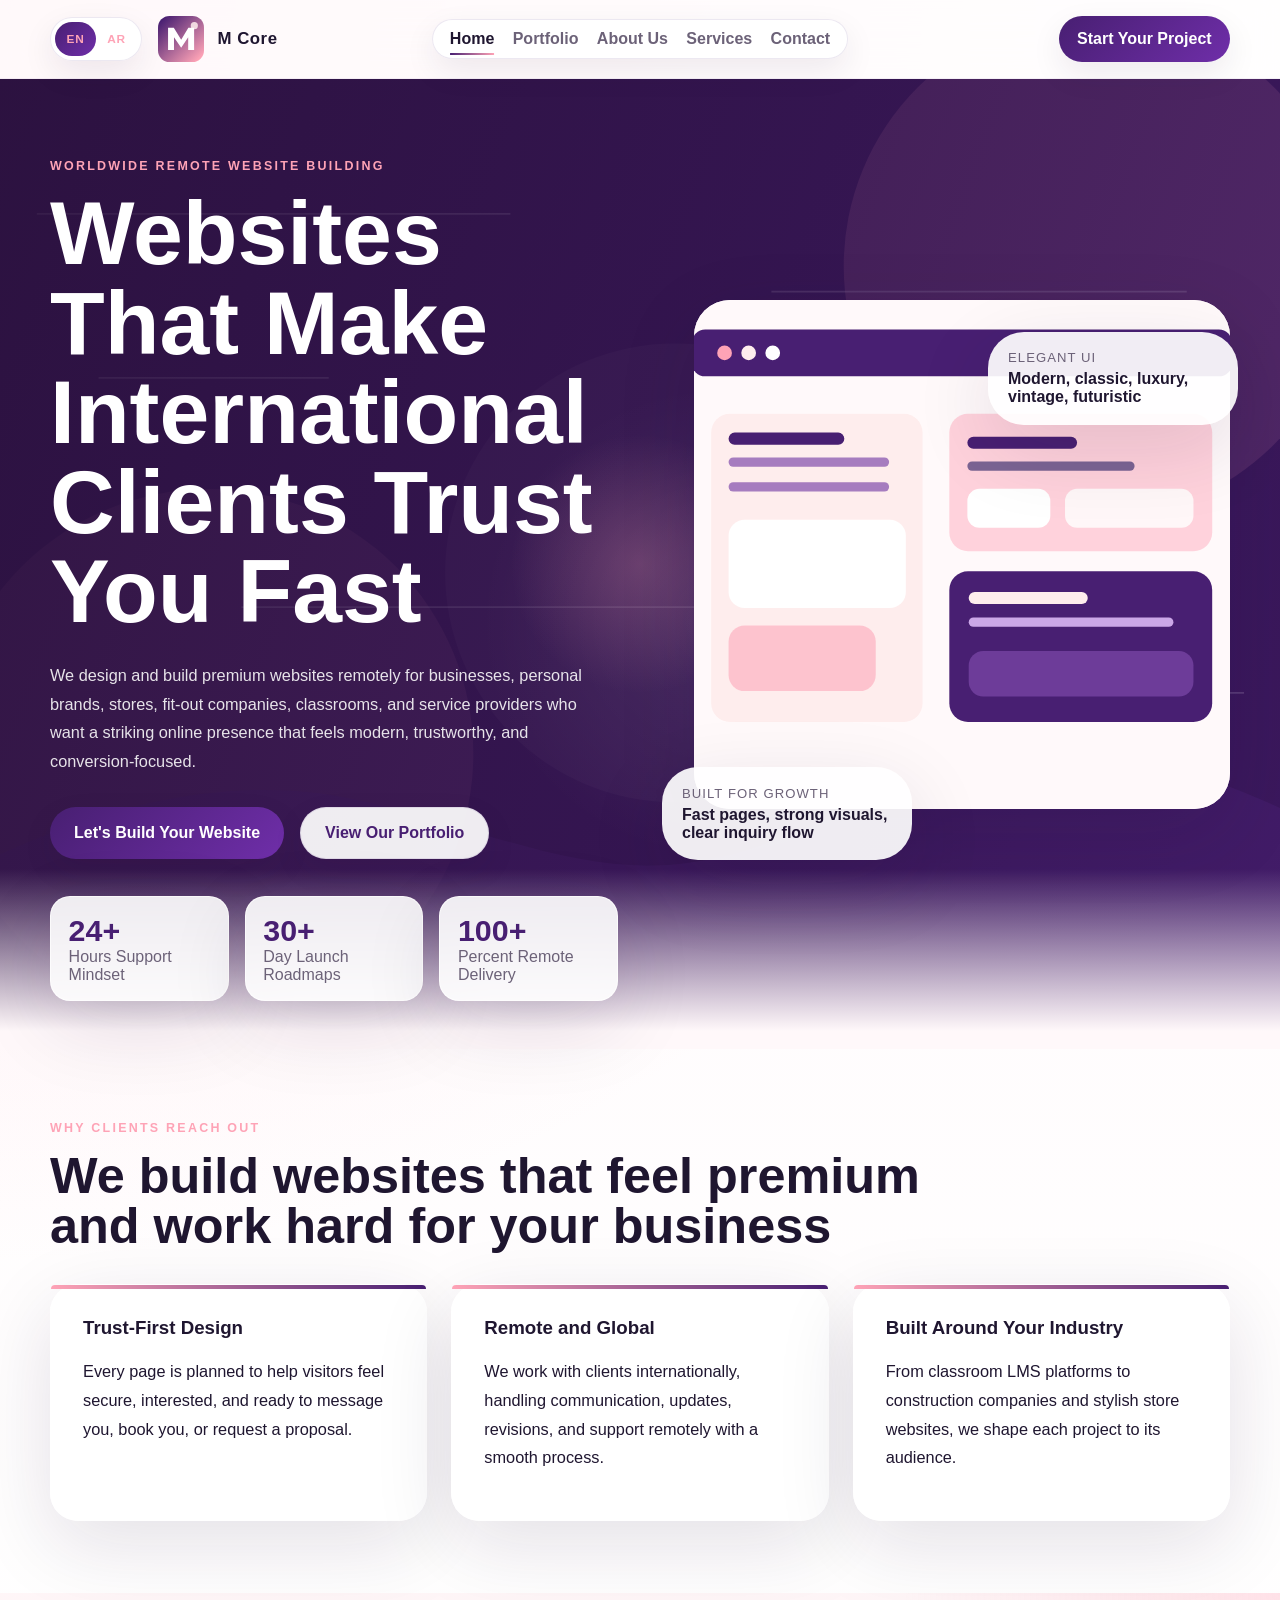
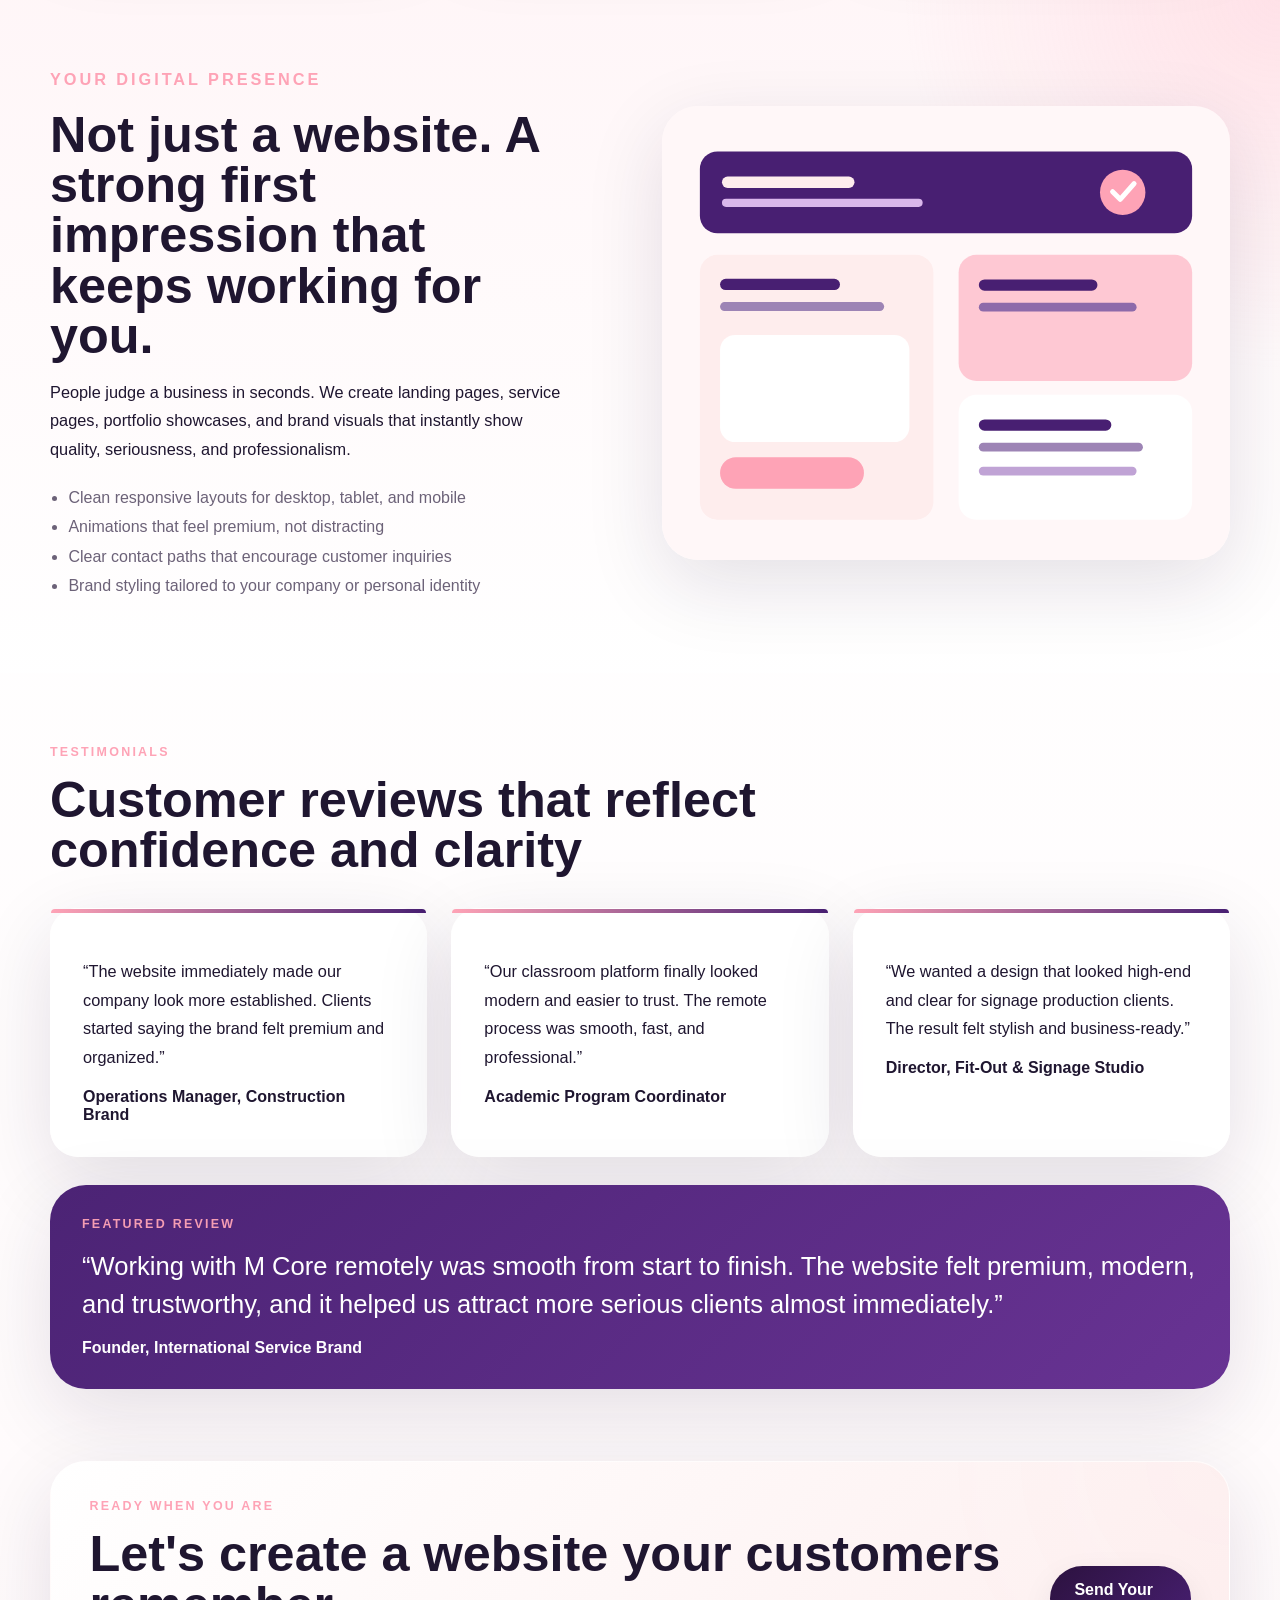
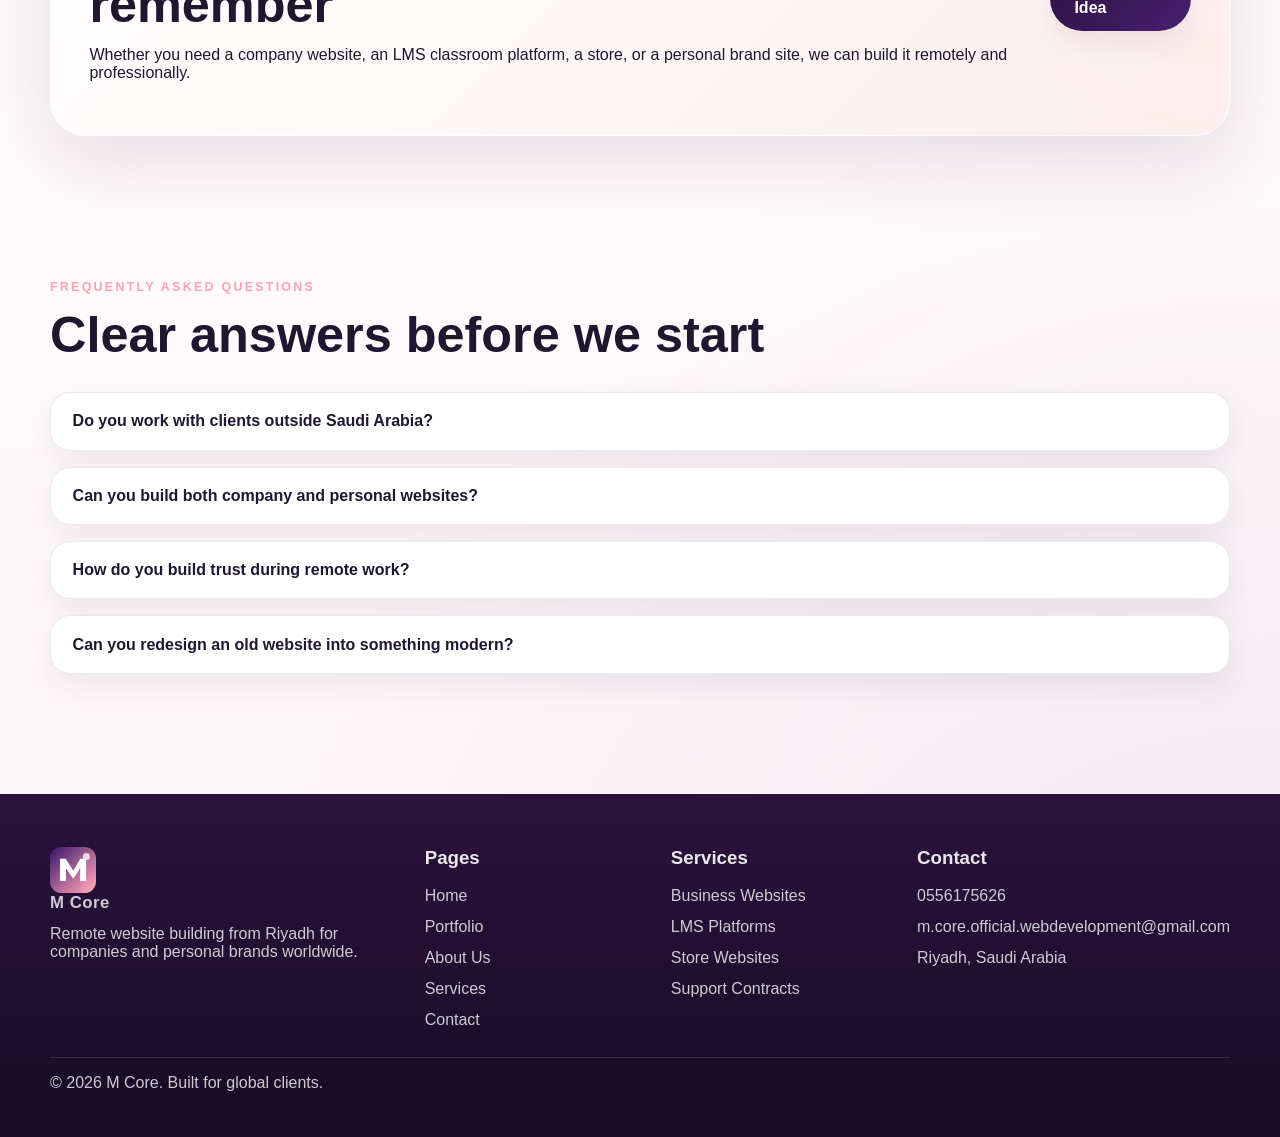
==== index.html @ 8108f439 "Replacing juice site with M.CORE portfolio" ====
<!DOCTYPE html>
<html lang="en">
<head>
  <meta charset="UTF-8">
  <meta name="viewport" content="width=device-width, initial-scale=1.0">
  <title>M Core | Remote Website Building Worldwide</title>
  <meta name="description" content="M Core builds elegant, high-converting websites remotely for companies, personal brands, classrooms, stores, and global businesses.">
  <link rel="preconnect" href="https://fonts.googleapis.com">
  <link rel="preconnect" href="https://fonts.gstatic.com" crossorigin>
  <link rel="stylesheet" href="styles.css">
  <script defer src="script.js"></script>
</head>
<body class="page-home">
  <header class="site-header">
    <div class="container nav-shell">
      <a class="brand" href="index.html" aria-label="M Core home">
        <img src="assets/logo-m.svg" alt="M Core logo">
        <span>M Core</span>
      </a>
      <button class="nav-toggle" type="button" aria-expanded="false" aria-label="Open menu">
        <span class="nav-toggle-lines" aria-hidden="true">
          <span></span>
          <span></span>
          <span></span>
        </span>
        <span class="nav-toggle-label">More</span>
      </button>
      <nav class="site-nav" aria-label="Primary navigation">
        <a class="active" href="index.html">Home</a>
        <a href="portfolio.html">Portfolio</a>
        <a href="about.html">About Us</a>
        <a href="services.html">Services</a>
        <a href="contact.html">Contact</a>
        <div class="menu-mobile-actions">
          <a class="lang-switch lang-en" href="index-ar.html" aria-label="Switch to Arabic">
            <span>EN</span>
            <span>AR</span>
          </a>
          <a class="button button-small menu-cta" href="contact.html">Start Your Project</a>
        </div>
      </nav>
      <a class="lang-switch lang-en" href="index-ar.html" aria-label="Switch to Arabic">
        <span>EN</span>
        <span>AR</span>
      </a>
      <a class="button button-small" href="contact.html">Start Your Project</a>
    </div>
  </header>

  <main>
    <section class="hero hero-home">
      <div class="hero-backdrop"></div>
      <div class="hero-pointer-glow" aria-hidden="true"></div>
      <div class="container hero-grid">
        <div class="hero-copy reveal">
          <p class="eyebrow">Worldwide Remote Website Building</p>
          <h1>Websites That Make International Clients Trust You Fast</h1>
          <p class="hero-text">We design and build premium websites remotely for businesses, personal brands, stores, fit-out companies, classrooms, and service providers who want a striking online presence that feels modern, trustworthy, and conversion-focused.</p>
          <div class="hero-actions">
            <a class="button" href="contact.html">Let&apos;s Build Your Website</a>
            <a class="button button-secondary" href="portfolio.html">View Our Portfolio</a>
          </div>
          <div class="hero-metrics">
            <article class="metric-card">
              <strong class="counter" data-target="24">0</strong>
              <span>Hours Support Mindset</span>
            </article>
            <article class="metric-card">
              <strong class="counter" data-target="30">0</strong>
              <span>Day Launch Roadmaps</span>
            </article>
            <article class="metric-card">
              <strong class="counter" data-target="100">0</strong>
              <span>Percent Remote Delivery</span>
            </article>
          </div>
        </div>
        <div class="hero-visual reveal reveal-delay-1">
          <div class="floating-card card-main">
            <img src="assets/hero-scene.svg" alt="Stylized premium website screens">
          </div>
          <div class="floating-card card-small">
            <p>Elegant UI</p>
            <strong>Modern, classic, luxury, vintage, futuristic</strong>
          </div>
          <div class="floating-card card-small card-lower">
            <p>Built for growth</p>
            <strong>Fast pages, strong visuals, clear inquiry flow</strong>
          </div>
        </div>
      </div>
    </section>

    <section class="section">
      <div class="container">
        <div class="section-heading reveal">
          <p class="eyebrow">Why Clients Reach Out</p>
          <h2>We build websites that feel premium and work hard for your business</h2>
        </div>
        <div class="feature-grid">
          <article class="feature-card reveal">
            <h3>Trust-First Design</h3>
            <p>Every page is planned to help visitors feel secure, interested, and ready to message you, book you, or request a proposal.</p>
          </article>
          <article class="feature-card reveal reveal-delay-1">
            <h3>Remote and Global</h3>
            <p>We work with clients internationally, handling communication, updates, revisions, and support remotely with a smooth process.</p>
          </article>
          <article class="feature-card reveal reveal-delay-2">
            <h3>Built Around Your Industry</h3>
            <p>From classroom LMS platforms to construction companies and stylish store websites, we shape each project to its audience.</p>
          </article>
        </div>
      </div>
    </section>

    <section class="section section-soft">
      <div class="container split-layout">
        <div class="split-copy reveal">
          <p class="eyebrow">Your Digital Presence</p>
          <h2>Not just a website. A strong first impression that keeps working for you.</h2>
          <p>People judge a business in seconds. We create landing pages, service pages, portfolio showcases, and brand visuals that instantly show quality, seriousness, and professionalism.</p>
          <ul class="bullet-list">
            <li>Clean responsive layouts for desktop, tablet, and mobile</li>
            <li>Animations that feel premium, not distracting</li>
            <li>Clear contact paths that encourage customer inquiries</li>
            <li>Brand styling tailored to your company or personal identity</li>
          </ul>
        </div>
        <div class="split-visual reveal reveal-delay-1">
          <img src="assets/trust-panels.svg" alt="Website trust and conversion illustration">
        </div>
      </div>
    </section>

    <section class="section">
      <div class="container">
        <div class="section-heading reveal">
          <p class="eyebrow">Testimonials</p>
          <h2>Customer reviews that reflect confidence and clarity</h2>
        </div>
        <div class="review-grid">
          <article class="review-card reveal">
            <p>&ldquo;The website immediately made our company look more established. Clients started saying the brand felt premium and organized.&rdquo;</p>
            <strong>Operations Manager, Construction Brand</strong>
          </article>
          <article class="review-card reveal reveal-delay-1">
            <p>&ldquo;Our classroom platform finally looked modern and easier to trust. The remote process was smooth, fast, and professional.&rdquo;</p>
            <strong>Academic Program Coordinator</strong>
          </article>
          <article class="review-card reveal reveal-delay-2">
            <p>&ldquo;We wanted a design that looked high-end and clear for signage production clients. The result felt stylish and business-ready.&rdquo;</p>
            <strong>Director, Fit-Out &amp; Signage Studio</strong>
          </article>
        </div>
        <div class="featured-review reveal">
          <p class="eyebrow">Featured Review</p>
          <blockquote>&ldquo;Working with M Core remotely was smooth from start to finish. The website felt premium, modern, and trustworthy, and it helped us attract more serious clients almost immediately.&rdquo;</blockquote>
          <strong>Founder, International Service Brand</strong>
        </div>
      </div>
    </section>

    <section class="section section-gradient">
      <div class="container cta-panel reveal">
        <div>
          <p class="eyebrow">Ready When You Are</p>
          <h2>Let&apos;s create a website your customers remember</h2>
          <p>Whether you need a company website, an LMS classroom platform, a store, or a personal brand site, we can build it remotely and professionally.</p>
        </div>
        <a class="button button-dark" href="contact.html">Send Your Idea</a>
      </div>
    </section>

    <section class="section">
      <div class="container">
        <div class="section-heading reveal">
          <p class="eyebrow">Frequently Asked Questions</p>
          <h2>Clear answers before we start</h2>
        </div>
        <div class="faq-list">
          <article class="faq-item reveal">
            <button class="faq-question" type="button">Do you work with clients outside Saudi Arabia?</button>
            <div class="faq-answer">
              <p>Yes. We work remotely with customers internationally and structure communication clearly so projects move smoothly wherever you are based.</p>
            </div>
          </article>
          <article class="faq-item reveal reveal-delay-1">
            <button class="faq-question" type="button">Can you build both company and personal websites?</button>
            <div class="faq-answer">
              <p>Yes. We create websites for companies, startups, stores, educational projects, consultants, creatives, and personal brands.</p>
            </div>
          </article>
          <article class="faq-item reveal reveal-delay-2">
            <button class="faq-question" type="button">How do you build trust during remote work?</button>
            <div class="faq-answer">
              <p>We keep a transparent process with progress updates, review points, agreed design direction, and direct communication from planning to launch.</p>
            </div>
          </article>
          <article class="faq-item reveal">
            <button class="faq-question" type="button">Can you redesign an old website into something modern?</button>
            <div class="faq-answer">
              <p>Absolutely. We can transform outdated websites into stronger, cleaner, more premium experiences that better reflect your current business.</p>
            </div>
          </article>
        </div>
      </div>
    </section>
  </main>

  <footer class="site-footer">
    <div class="container footer-grid">
      <div>
        <a class="brand brand-footer" href="index.html">
          <img src="assets/logo-m.svg" alt="M Core logo">
          <span>M Core</span>
        </a>
        <p>Remote website building from Riyadh for companies and personal brands worldwide.</p>
      </div>
      <div>
        <h3>Pages</h3>
        <a href="index.html">Home</a>
        <a href="portfolio.html">Portfolio</a>
        <a href="about.html">About Us</a>
        <a href="services.html">Services</a>
        <a href="contact.html">Contact</a>
      </div>
      <div>
        <h3>Services</h3>
        <a href="services.html">Business Websites</a>
        <a href="services.html">LMS Platforms</a>
        <a href="services.html">Store Websites</a>
        <a href="services.html">Support Contracts</a>
      </div>
      <div>
        <h3>Contact</h3>
        <a href="tel:0556175626">0556175626</a>
        <a href="mailto:m.core.official.webdevelopment@gmail.com">m.core.official.webdevelopment@gmail.com</a>
        <p>Riyadh, Saudi Arabia</p>
      </div>
    </div>
    <div class="container footer-bottom">
      <p>&copy; 2026 M Core. Built for global clients.</p>
    </div>
  </footer>
</body>
</html>
---- styles.css ----
:root {
  --plum: #481f72;
  --plum-deep: #2c123f;
  --rose: #fea3b6;
  --blush: #fdeded;
  --paper: #fffdfd;
  --white: #ffffff;
  --ink: #1f1630;
  --muted: #6c6278;
  --line: rgba(72, 31, 114, 0.1);
  --shadow: 0 24px 80px rgba(37, 18, 56, 0.12);
  --shadow-soft: 0 12px 32px rgba(37, 18, 56, 0.08);
  --radius-xl: 36px;
  --radius-lg: 28px;
  --radius-md: 20px;
  --radius-sm: 14px;
  --container: min(1180px, calc(100% - 2rem));
  --heading-font: "Avenir Next", "Segoe UI", sans-serif;
  --body-font: "Segoe UI", "Helvetica Neue", sans-serif;
}

*,
*::before,
*::after {
  box-sizing: border-box;
}

html {
  scroll-behavior: smooth;
}

body {
  margin: 0;
  font-family: var(--body-font);
  color: var(--ink);
  background:
    radial-gradient(circle at top left, rgba(254, 163, 182, 0.28), transparent 28%),
    radial-gradient(circle at bottom right, rgba(72, 31, 114, 0.08), transparent 24%),
    linear-gradient(180deg, #fff9fb 0%, #ffffff 42%, #fff7f9 100%);
  overflow-x: hidden;
}

img {
  display: block;
  max-width: 100%;
}

a {
  color: inherit;
  text-decoration: none;
}

button,
input,
select,
textarea {
  font: inherit;
}

.container {
  width: var(--container);
  margin: 0 auto;
}

.site-header {
  position: sticky;
  top: 0;
  z-index: 100;
  backdrop-filter: blur(18px);
  background: rgba(255, 255, 255, 0.78);
  border-bottom: 1px solid rgba(72, 31, 114, 0.06);
}

.nav-shell {
  position: relative;
  display: flex;
  align-items: center;
  justify-content: space-between;
  gap: 1rem;
  padding: 1rem 0;
}

.brand {
  display: inline-flex;
  align-items: center;
  gap: 0.85rem;
  font-family: var(--heading-font);
  font-size: 1.05rem;
  font-weight: 800;
  letter-spacing: 0.03em;
  margin-right: auto;
}

.brand img {
  width: 46px;
  height: 46px;
}

.site-nav {
  position: absolute;
  left: 50%;
  transform: translateX(-50%);
  display: flex;
  align-items: center;
  gap: 1.15rem;
  padding: 0.65rem 1.05rem;
  background: rgba(255, 255, 255, 0.9);
  border: 1px solid var(--line);
  border-radius: 999px;
  box-shadow: var(--shadow-soft);
}

.nav-toggle {
  display: none;
  min-width: 84px;
  height: 52px;
  border: 1px solid var(--line);
  border-radius: 16px;
  background: rgba(255, 255, 255, 0.94);
  box-shadow: var(--shadow-soft);
  align-items: center;
  justify-content: center;
  gap: 0.65rem;
  padding: 0 0.9rem;
  cursor: pointer;
}

.nav-toggle-lines {
  display: inline-flex;
  flex-direction: row;
  justify-content: center;
  align-items: center;
  gap: 4px;
}

.nav-toggle-lines span {
  display: block;
  width: 6px;
  height: 6px;
  margin: 0;
  border-radius: 50%;
  background: var(--plum);
  transition: transform 0.25s ease, opacity 0.25s ease;
  animation: dotPulse 1.8s infinite ease-in-out;
}

.nav-toggle-lines span:nth-child(2) {
  animation-delay: 0.14s;
}

.nav-toggle-lines span:nth-child(3) {
  animation-delay: 0.28s;
}

.nav-toggle-label {
  font-size: 0.64rem;
  font-weight: 800;
  letter-spacing: 0.12em;
  text-transform: uppercase;
  color: var(--plum);
}

.site-nav a {
  position: relative;
  color: var(--muted);
  font-weight: 600;
}

.site-nav a::after {
  content: "";
  position: absolute;
  left: 0;
  right: 0;
  bottom: -0.45rem;
  height: 2px;
  background: linear-gradient(90deg, var(--plum), var(--rose));
  transform: scaleX(0);
  transform-origin: center;
  transition: transform 0.3s ease;
}

.site-nav a:hover,
.site-nav a.active {
  color: var(--ink);
}

.site-nav a:hover::after,
.site-nav a.active::after {
  transform: scaleX(1);
}

.menu-mobile-actions {
  display: none;
}

.button {
  display: inline-flex;
  align-items: center;
  justify-content: center;
  min-height: 52px;
  padding: 0.9rem 1.5rem;
  border: 0;
  border-radius: 999px;
  background: linear-gradient(135deg, var(--plum), #6f2ea9);
  color: var(--white);
  font-weight: 700;
  box-shadow: var(--shadow-soft);
  cursor: pointer;
  transition: transform 0.25s ease, box-shadow 0.25s ease, opacity 0.25s ease;
}

.button:hover,
.button:focus-visible {
  transform: translateY(-2px);
  box-shadow: 0 18px 38px rgba(72, 31, 114, 0.2);
}

.button-small {
  min-height: 46px;
  padding: 0.75rem 1.15rem;
}

.lang-switch {
  order: -2;
  position: relative;
  display: inline-grid;
  grid-template-columns: repeat(2, 1fr);
  align-items: center;
  min-width: 92px;
  min-height: 44px;
  padding: 4px;
  border-radius: 999px;
  border: 1px solid var(--line);
  background: rgba(255, 255, 255, 0.92);
  color: var(--muted);
  font-weight: 800;
  box-shadow: var(--shadow-soft);
  overflow: hidden;
}

.lang-switch::before {
  content: "";
  position: absolute;
  top: 4px;
  left: 4px;
  width: calc(50% - 4px);
  height: calc(100% - 8px);
  border-radius: 999px;
  background: linear-gradient(135deg, var(--plum), #6f2ea9);
  transition: transform 0.28s ease;
}

.lang-switch span {
  position: relative;
  z-index: 1;
  display: inline-flex;
  align-items: center;
  justify-content: center;
  font-size: 0.74rem;
  letter-spacing: 0.06em;
  transition: color 0.28s ease;
  color: var(--rose);
}

.lang-switch.lang-en span:first-child,
.lang-switch.lang-ar span:last-child {
  color: var(--rose);
}

.lang-switch.lang-en span:last-child,
.lang-switch.lang-ar span:first-child {
  color: var(--rose);
}

.lang-switch.lang-ar::before {
  transform: translateX(calc(100% - 4px));
}

.button-secondary {
  background: rgba(255, 255, 255, 0.92);
  color: var(--plum);
  border: 1px solid var(--line);
}

.button-dark {
  background: linear-gradient(135deg, var(--plum-deep), var(--plum));
}

.hero {
  position: relative;
  padding: 5rem 0 3rem;
}

.hero-home {
  min-height: calc(100vh - 82px);
  display: flex;
  align-items: center;
}

.hero-pointer-glow {
  --x: 50%;
  --y: 50%;
  position: absolute;
  inset: 0;
  pointer-events: none;
  z-index: -1;
  background:
    radial-gradient(circle 180px at var(--x) var(--y), rgba(254, 163, 182, 0.22), transparent 72%),
    radial-gradient(circle 320px at calc(var(--x) + 6%) calc(var(--y) + 6%), rgba(255, 255, 255, 0.08), transparent 74%);
}

.hero-backdrop {
  position: absolute;
  inset: 0;
  background:
    linear-gradient(110deg, rgba(44, 18, 63, 0.88), rgba(72, 31, 114, 0.55)),
    url("assets/hero-background.svg") center/cover no-repeat;
  z-index: -2;
}

.hero::after {
  content: "";
  position: absolute;
  left: 0;
  right: 0;
  bottom: 0;
  height: 180px;
  background: linear-gradient(180deg, rgba(255, 255, 255, 0), #fff8fa 90%);
  z-index: -1;
}

.hero-grid,
.split-layout,
.contact-layout {
  display: grid;
  grid-template-columns: repeat(2, minmax(0, 1fr));
  gap: 2.75rem;
  align-items: center;
}

.hero-copy {
  color: var(--white);
}

.eyebrow {
  margin: 0 0 1rem;
  font-size: 0.78rem;
  letter-spacing: 0.18em;
  text-transform: uppercase;
  font-weight: 800;
  color: var(--rose);
}

.hero h1,
.page-hero h1,
.section h2,
.portfolio-copy h2,
.split-copy h2,
.contact-panel h2 {
  margin: 0;
  font-family: var(--heading-font);
  line-height: 1;
}

.hero h1 {
  max-width: 11ch;
  font-size: clamp(3rem, 7vw, 6rem);
}

.hero-text,
.lead,
.split-copy p,
.portfolio-copy p,
.service-card p,
.pricing-card p,
.feature-card p,
.review-card p,
.contact-note {
  line-height: 1.75;
  font-size: 1.02rem;
}

.hero-text {
  max-width: 62ch;
  margin: 1.5rem 0 0;
  color: rgba(255, 255, 255, 0.88);
}

.hero-actions {
  display: flex;
  flex-wrap: wrap;
  gap: 1rem;
  margin: 2rem 0 2.3rem;
}

.hero-metrics {
  display: grid;
  grid-template-columns: repeat(3, minmax(0, 1fr));
  gap: 1rem;
}

.metric-card,
.feature-card,
.review-card,
.service-card,
.pricing-card,
.contact-panel,
.contact-side,
.portfolio-card,
.cta-panel {
  background: rgba(255, 255, 255, 0.9);
  border: 1px solid rgba(255, 255, 255, 0.7);
  box-shadow: var(--shadow);
}

.metric-card {
  padding: 1rem 1.1rem;
  border-radius: var(--radius-md);
  backdrop-filter: blur(10px);
}

.metric-card strong {
  display: block;
  font-size: 1.9rem;
  font-family: var(--heading-font);
  color: var(--plum);
}

.metric-card span {
  color: var(--muted);
}

.hero-visual {
  position: relative;
  min-height: 560px;
}

.floating-card {
  position: absolute;
  overflow: hidden;
  border-radius: var(--radius-xl);
  background: rgba(255, 255, 255, 0.92);
  box-shadow: var(--shadow);
  animation: float 6s ease-in-out infinite;
}

.card-main {
  inset: 0 0 3.2rem 2rem;
}

.card-main img {
  width: 100%;
  height: 100%;
  object-fit: cover;
}

.card-small {
  top: 2rem;
  right: -0.5rem;
  max-width: 250px;
  padding: 1.15rem 1.25rem;
}

.card-small p {
  margin: 0 0 0.3rem;
  color: var(--muted);
  font-size: 0.82rem;
  letter-spacing: 0.08em;
  text-transform: uppercase;
}

.card-lower {
  top: auto;
  right: auto;
  bottom: 0;
  left: 0;
  animation-delay: 1.1s;
}

.inner-page {
  padding-top: 2rem;
}

.about-hero {
  position: relative;
  overflow: hidden;
  min-height: 78vh;
  display: flex;
  align-items: center;
  justify-content: center;
  padding: 5rem 0;
  background:
    radial-gradient(circle at top left, rgba(254, 163, 182, 0.25), transparent 28%),
    radial-gradient(circle at bottom right, rgba(72, 31, 114, 0.12), transparent 34%),
    linear-gradient(135deg, #fff8fa 0%, #fffdfd 55%, #fff4f7 100%);
}

.about-hero::before,
.about-hero::after {
  content: "";
  position: absolute;
  border-radius: 999px;
  filter: blur(18px);
  opacity: 0.65;
}

.about-hero::before {
  width: 340px;
  height: 340px;
  top: -80px;
  left: -60px;
  background: rgba(254, 163, 182, 0.18);
}

.about-hero::after {
  width: 420px;
  height: 420px;
  right: -110px;
  bottom: -120px;
  background: rgba(72, 31, 114, 0.09);
}

.about-hero-glow {
  --x: 50%;
  --y: 50%;
  position: absolute;
  inset: 0;
  background:
    radial-gradient(circle 220px at var(--x) var(--y), rgba(254, 163, 182, 0.3), transparent 70%);
  transition: background-position 0.08s linear;
  pointer-events: none;
}

.about-hero-inner {
  position: relative;
  z-index: 1;
  max-width: 980px;
  text-align: center;
}

.about-hero .eyebrow {
  color: #ef8ea6;
}

.about-hero h1 {
  max-width: 16ch;
  margin: 0 auto;
  font-size: clamp(3.3rem, 8vw, 6.6rem);
  text-wrap: balance;
}

.about-hero .lead {
  max-width: 52rem;
  margin: 1.6rem auto 0;
  font-size: 1.12rem;
}

.page-hero {
  padding: 4.5rem 0 1.5rem;
}

.page-hero-grid {
  display: grid;
  grid-template-columns: 1fr 0.95fr;
  gap: 2.5rem;
  align-items: center;
}

.page-hero-copy {
  max-width: 42rem;
}

.page-hero h1 {
  max-width: 13ch;
  font-size: clamp(2.7rem, 5vw, 4.8rem);
}

.page-hero-visual {
  position: relative;
  min-height: 430px;
}

.hero-card {
  position: absolute;
  overflow: hidden;
  border-radius: var(--radius-xl);
  background: rgba(255, 255, 255, 0.92);
  box-shadow: var(--shadow);
  border: 1px solid rgba(255, 255, 255, 0.75);
}

.hero-card img {
  width: 100%;
  height: 100%;
  object-fit: cover;
}

.hero-card-main {
  inset: 0 1rem 2.5rem 0;
}

.hero-card-floating {
  right: 0;
  bottom: 0;
  width: 44%;
  height: 170px;
  animation: float 6s ease-in-out infinite;
}

.lead {
  max-width: 62ch;
  margin-top: 1.25rem;
  color: var(--muted);
}

.section {
  padding: 4.5rem 0;
}

.section-soft {
  background:
    radial-gradient(circle at right top, rgba(254, 163, 182, 0.25), transparent 26%),
    linear-gradient(180deg, rgba(255, 245, 247, 0.9), rgba(255, 255, 255, 0.8));
}

.section-gradient {
  padding-top: 0;
}

.section-heading {
  max-width: 58rem;
  margin-bottom: 2rem;
}

.section h2,
.portfolio-copy h2,
.split-copy h2,
.contact-panel h2 {
  font-size: clamp(2rem, 4vw, 3.15rem);
}

.feature-grid,
.review-grid,
.service-grid,
.pricing-grid {
  display: grid;
  gap: 1.5rem;
}

.feature-grid,
.review-grid {
  grid-template-columns: repeat(3, minmax(0, 1fr));
}

.service-grid {
  grid-template-columns: repeat(3, minmax(0, 1fr));
}

.pricing-grid {
  grid-template-columns: repeat(2, minmax(0, 1fr));
}

.feature-card,
.review-card,
.service-card,
.pricing-card {
  padding: 2rem;
  border-radius: var(--radius-lg);
}

.feature-card h3,
.service-card h2,
.pricing-card h3,
.site-footer h3 {
  margin-top: 0;
  font-family: var(--heading-font);
}

.feature-card,
.review-card,
.service-card {
  position: relative;
}

.feature-card::before,
.review-card::before,
.service-card::before {
  content: "";
  position: absolute;
  top: 0;
  left: 0;
  width: 100%;
  height: 4px;
  border-radius: 999px 999px 0 0;
  background: linear-gradient(90deg, var(--rose), var(--plum));
}

.split-copy,
.portfolio-copy {
  max-width: 58ch;
}

.profile-panel {
  display: grid;
  grid-template-columns: 0.95fr 1.05fr;
  gap: 2rem;
  align-items: center;
  padding: 1.5rem;
  border-radius: calc(var(--radius-xl) + 2px);
  background:
    linear-gradient(135deg, rgba(255, 255, 255, 0.96), rgba(253, 237, 237, 0.9));
  border: 1px solid rgba(72, 31, 114, 0.08);
  box-shadow: var(--shadow);
}

.profile-visual img {
  width: 100%;
  border-radius: var(--radius-xl);
  box-shadow: var(--shadow);
}

.profile-copy h2 {
  font-size: clamp(2rem, 4vw, 3.15rem);
  margin-bottom: 1rem;
}

.profile-facts {
  display: grid;
  gap: 1rem;
  margin-top: 1.5rem;
}

.profile-fact {
  padding: 1rem 1.1rem;
  border-radius: var(--radius-md);
  background: rgba(255, 255, 255, 0.88);
  border: 1px solid rgba(72, 31, 114, 0.08);
}

.profile-fact span {
  display: block;
  margin-bottom: 0.3rem;
  color: var(--muted);
  font-size: 0.85rem;
  letter-spacing: 0.06em;
  text-transform: uppercase;
}

.profile-fact strong {
  color: var(--plum);
}

.featured-review {
  margin-top: 1.75rem;
  padding: 2rem;
  border-radius: var(--radius-xl);
  background:
    linear-gradient(135deg, rgba(72, 31, 114, 0.98), rgba(98, 43, 143, 0.96));
  color: var(--white);
  box-shadow: var(--shadow);
}

.featured-review .eyebrow {
  color: rgba(254, 163, 182, 0.95);
}

.featured-review blockquote {
  margin: 0 0 1rem;
  font-family: var(--heading-font);
  font-size: clamp(1.3rem, 2vw, 1.8rem);
  line-height: 1.5;
}

.bullet-list {
  margin: 1.2rem 0 0;
  padding-left: 1.15rem;
  color: var(--muted);
  line-height: 1.85;
}

.split-visual img,
.contact-side img {
  width: 100%;
  border-radius: var(--radius-xl);
  box-shadow: var(--shadow);
}

.portfolio-stack {
  display: grid;
  gap: 2rem;
}

.portfolio-card {
  display: grid;
  grid-template-columns: 1.08fr 1fr;
  gap: 2rem;
  align-items: center;
  padding: 1.5rem;
  border-radius: calc(var(--radius-xl) + 2px);
}

.portfolio-card.reverse {
  grid-template-columns: 1fr 1.08fr;
}

.portfolio-card.reverse .portfolio-image {
  order: 2;
}

.portfolio-image img {
  width: 100%;
  height: 100%;
  min-height: 320px;
  object-fit: cover;
  border-radius: calc(var(--radius-xl) - 10px);
}

.service-card img {
  width: 100%;
  aspect-ratio: 16 / 10;
  object-fit: cover;
  border-radius: var(--radius-md);
  margin-bottom: 1.35rem;
}

.pricing-card {
  border-radius: var(--radius-xl);
}

.pricing-card.featured {
  background: linear-gradient(180deg, rgba(44, 18, 63, 0.98), rgba(72, 31, 114, 0.98));
  color: var(--white);
}

.pricing-card.featured .eyebrow,
.pricing-card.featured .bullet-list {
  color: rgba(255, 255, 255, 0.82);
}

.contact-panel,
.contact-side {
  padding: 2rem;
  border-radius: var(--radius-xl);
}

.contact-form {
  display: grid;
  gap: 1rem;
}

.contact-form label {
  display: grid;
  gap: 0.45rem;
  font-weight: 700;
}

.contact-form input,
.contact-form select,
.contact-form textarea {
  width: 100%;
  padding: 0.95rem 1rem;
  border: 1px solid var(--line);
  border-radius: 18px;
  background: rgba(255, 255, 255, 0.96);
  transition: border-color 0.25s ease, box-shadow 0.25s ease, transform 0.25s ease;
}

.contact-form input:focus,
.contact-form select:focus,
.contact-form textarea:focus {
  outline: none;
  border-color: var(--rose);
  box-shadow: 0 0 0 4px rgba(254, 163, 182, 0.2);
  transform: translateY(-1px);
}

.contact-submit.is-sending {
  animation: pulse 1s infinite;
}

.form-feedback {
  min-height: 1.4rem;
  margin: 0;
  color: var(--plum);
  font-weight: 700;
}

.contact-detail-list {
  display: grid;
  gap: 0.9rem;
  margin-top: 1.5rem;
}

.contact-link {
  display: inline-flex;
  align-items: center;
  padding: 0.95rem 1rem;
  border-radius: 18px;
  background: rgba(253, 237, 237, 0.88);
  font-weight: 700;
  transition: transform 0.25s ease, background 0.25s ease;
}

.contact-link:hover {
  background: rgba(254, 163, 182, 0.3);
  transform: translateX(8px);
}

.faq-list {
  display: grid;
  gap: 1rem;
}

.faq-item {
  overflow: hidden;
  border: 1px solid var(--line);
  border-radius: var(--radius-md);
  background: rgba(255, 255, 255, 0.96);
  box-shadow: var(--shadow-soft);
}

.faq-question {
  width: 100%;
  padding: 1.2rem 1.35rem;
  border: 0;
  background: transparent;
  text-align: left;
  color: var(--ink);
  font-weight: 800;
  cursor: pointer;
}

.faq-answer {
  display: grid;
  grid-template-rows: 0fr;
  transition: grid-template-rows 0.35s ease;
}

.faq-answer p {
  overflow: hidden;
  margin: 0;
  padding: 0 1.35rem 0;
  color: var(--muted);
  line-height: 1.75;
}

.faq-item.is-open .faq-answer {
  grid-template-rows: 1fr;
}

.faq-item.is-open .faq-answer p {
  padding-bottom: 1.25rem;
}

.cta-panel {
  display: flex;
  align-items: center;
  justify-content: space-between;
  gap: 1.5rem;
  padding: 2.3rem 2.4rem;
  border-radius: var(--radius-xl);
  background:
    linear-gradient(135deg, rgba(255, 255, 255, 0.94), rgba(253, 237, 237, 0.94)),
    radial-gradient(circle at top right, rgba(254, 163, 182, 0.32), transparent 25%);
}

.site-footer {
  margin-top: 3rem;
  padding-top: 3.3rem;
  background: linear-gradient(180deg, #2a123d, #180b25);
  color: rgba(255, 255, 255, 0.9);
}

.footer-grid {
  display: grid;
  grid-template-columns: 1.6fr 1fr 1fr 1fr;
  gap: 2rem;
}

.brand-footer {
  margin-bottom: 1rem;
}

.site-footer a,
.site-footer p {
  display: block;
  margin: 0 0 0.8rem;
  color: rgba(255, 255, 255, 0.78);
}

.site-footer a:hover {
  color: var(--rose);
}

.footer-bottom {
  margin-top: 1rem;
  padding: 1rem 0 2rem;
  border-top: 1px solid rgba(255, 255, 255, 0.12);
}

.reveal {
  opacity: 0;
  transform: translateY(26px);
  transition: opacity 0.75s ease, transform 0.75s ease;
}

.reveal.is-visible {
  opacity: 1;
  transform: translateY(0);
}

.reveal-delay-1 {
  transition-delay: 0.12s;
}

.reveal-delay-2 {
  transition-delay: 0.24s;
}

@keyframes float {
  0%,
  100% {
    transform: translateY(0);
  }
  50% {
    transform: translateY(-12px);
  }
}

@keyframes pulse {
  0%,
  100% {
    transform: scale(1);
  }
  50% {
    transform: scale(1.02);
  }
}

@keyframes dotPulse {
  0%,
  80%,
  100% {
    transform: scale(1);
    opacity: 0.68;
  }
  40% {
    transform: scale(1.2);
    opacity: 1;
  }
}

html[dir="rtl"] body {
  direction: rtl;
}

html[dir="rtl"] .nav-shell,
html[dir="rtl"] .hero-grid,
html[dir="rtl"] .split-layout,
html[dir="rtl"] .contact-layout,
html[dir="rtl"] .page-hero-grid,
html[dir="rtl"] .profile-panel,
html[dir="rtl"] .portfolio-card,
html[dir="rtl"] .portfolio-card.reverse,
html[dir="rtl"] .footer-grid {
  direction: rtl;
}

html[dir="rtl"] .bullet-list {
  padding-left: 0;
  padding-right: 1.15rem;
}

html[dir="rtl"] .faq-question,
html[dir="rtl"] .contact-form label {
  text-align: right;
}

html[dir="rtl"] .contact-link:hover {
  transform: translateX(-8px);
}

html[dir="rtl"] .site-footer,
html[dir="rtl"] .section,
html[dir="rtl"] .page-hero,
html[dir="rtl"] .about-hero {
  text-align: right;
}

@media (max-width: 1040px) {
  .cta-panel {
    flex-direction: column;
    align-items: flex-start;
  }

  .site-nav {
    position: static;
    left: auto;
    transform: none;
    flex-wrap: wrap;
  }

  .hero-grid,
  .split-layout,
  .contact-layout,
  .page-hero-grid,
  .profile-panel,
  .portfolio-card,
  .portfolio-card.reverse,
  .feature-grid,
  .review-grid,
  .service-grid,
  .pricing-grid,
  .footer-grid {
    grid-template-columns: 1fr;
  }

  .portfolio-card.reverse .portfolio-image {
    order: 0;
  }

  .hero-visual {
    min-height: 440px;
  }

  .page-hero-visual {
    min-height: 360px;
  }
}

@media (max-width: 720px) {
  .nav-shell {
    display: grid;
    grid-template-columns: 1fr auto;
    align-items: center;
  }

  .nav-toggle {
    display: inline-flex;
  }

  .site-nav {
    display: none;
    width: 100%;
    margin-top: 0.75rem;
    padding: 1rem;
    border-radius: 24px;
    flex-direction: column;
    align-items: center;
    gap: 0.9rem;
    grid-column: 1 / -1;
  }

  .site-nav a {
    width: 100%;
    text-align: center;
    padding: 0.45rem 0;
  }

  .menu-mobile-actions {
    width: 100%;
    display: grid;
    gap: 0.75rem;
    margin-top: 0.3rem;
  }

  .menu-mobile-actions .lang-switch,
  .menu-mobile-actions .menu-cta {
    width: 100%;
    justify-content: center;
  }

  .site-header.menu-open .site-nav {
    display: flex;
  }

  .site-header.menu-open .nav-toggle-lines span:nth-child(1) {
    transform: translateX(3px) scale(1.18);
  }

  .site-header.menu-open .nav-toggle-lines span:nth-child(2) {
    opacity: 0.45;
  }

  .site-header.menu-open .nav-toggle-lines span:nth-child(3) {
    transform: translateX(-3px) scale(1.18);
  }

  .nav-shell > .button.button-small {
    display: none;
  }

  .nav-shell > .lang-switch {
    display: none;
  }

  .nav-shell > .brand {
    grid-column: 1 / 2;
    grid-row: 1;
    justify-self: start;
    margin-right: 0;
  }

  .lang-switch span {
    font-size: 0.68rem;
  }

  .nav-shell > .nav-toggle {
    grid-column: 2 / 3;
    grid-row: 1;
  }

  .inner-page,
  .section,
  .page-hero,
  .hero,
  .contact-panel,
  .contact-side,
  .feature-card,
  .review-card,
  .service-card,
  .pricing-card,
  .portfolio-card,
  .profile-panel,
  .cta-panel {
    text-align: center;
  }

  .lead,
  .hero-text,
  .split-copy,
  .portfolio-copy,
  .page-hero-copy,
  .section-heading {
    margin-left: auto;
    margin-right: auto;
  }

  .hero-copy,
  .page-hero-copy,
  .about-hero-inner {
    max-width: 100%;
    padding-inline: 0.1rem;
  }

  .hero .eyebrow,
  .about-hero .eyebrow,
  .page-hero .eyebrow {
    text-align: center;
  }

  .page-home .hero h1 {
    max-width: 8.7ch;
    margin-left: auto;
    margin-right: auto;
    line-height: 0.95;
    text-wrap: balance;
  }

  .page-home .hero-text {
    max-width: 20rem;
  }

  .page-about .about-hero h1 {
    max-width: 9.5ch;
    margin-left: auto;
    margin-right: auto;
    line-height: 1;
    text-wrap: balance;
  }

  .page-about .about-hero .lead {
    max-width: 21rem;
  }

  .hero-actions,
  .contact-actions,
  .hero-metrics,
  .contact-detail-list {
    justify-content: center;
  }

  .bullet-list {
    display: inline-block;
    text-align: left;
  }

  .profile-facts {
    justify-items: center;
  }

  .profile-fact {
    width: 100%;
    max-width: 28rem;
  }

  .hero {
    padding-top: 4rem;
    min-height: calc(100svh - 108px);
    display: flex;
    align-items: center;
  }

  .hero-pointer-glow {
    background:
      radial-gradient(circle 140px at 50% 35%, rgba(254, 163, 182, 0.18), transparent 72%);
  }

  .about-hero {
    min-height: calc(100svh - 108px);
    padding: 4rem 0;
  }

  .hero h1 {
    font-size: clamp(2.1rem, 9.4vw, 3.25rem);
  }

  .about-hero h1 {
    font-size: clamp(2.15rem, 9vw, 3.35rem);
  }

  .page-hero h1,
  .section h2,
  .portfolio-copy h2,
  .split-copy h2,
  .contact-panel h2,
  .profile-copy h2 {
    line-height: 1.08;
  }

  .hero-metrics {
    grid-template-columns: 1fr;
  }

  .page-hero {
    min-height: calc(100svh - 108px);
    display: flex;
    align-items: center;
  }

  .hero-visual {
    min-height: 360px;
  }

  .page-hero-visual {
    min-height: 280px;
  }

  .page-services .page-hero-visual,
  .page-contact .page-hero-visual {
    display: none;
  }

  .page-services .page-hero-grid,
  .page-contact .page-hero-grid {
    grid-template-columns: 1fr;
  }

  .page-services .page-hero-copy,
  .page-contact .page-hero-copy {
    max-width: 23rem;
  }

  .card-main {
    inset: 0;
  }

  .card-small {
    right: 0;
    max-width: 220px;
  }

  .section,
  .page-hero {
    padding: 3.5rem 0;
  }

  .hero-text,
  .lead {
    font-size: 0.96rem;
    line-height: 1.68;
  }

  .hero-card-main {
    inset: 0 0 2rem 0;
  }

  .hero-card-floating {
    width: 48%;
    height: 120px;
  }

  .feature-card,
  .review-card,
  .service-card,
  .pricing-card,
  .contact-panel,
  .contact-side {
    padding: 1.45rem;
  }
}
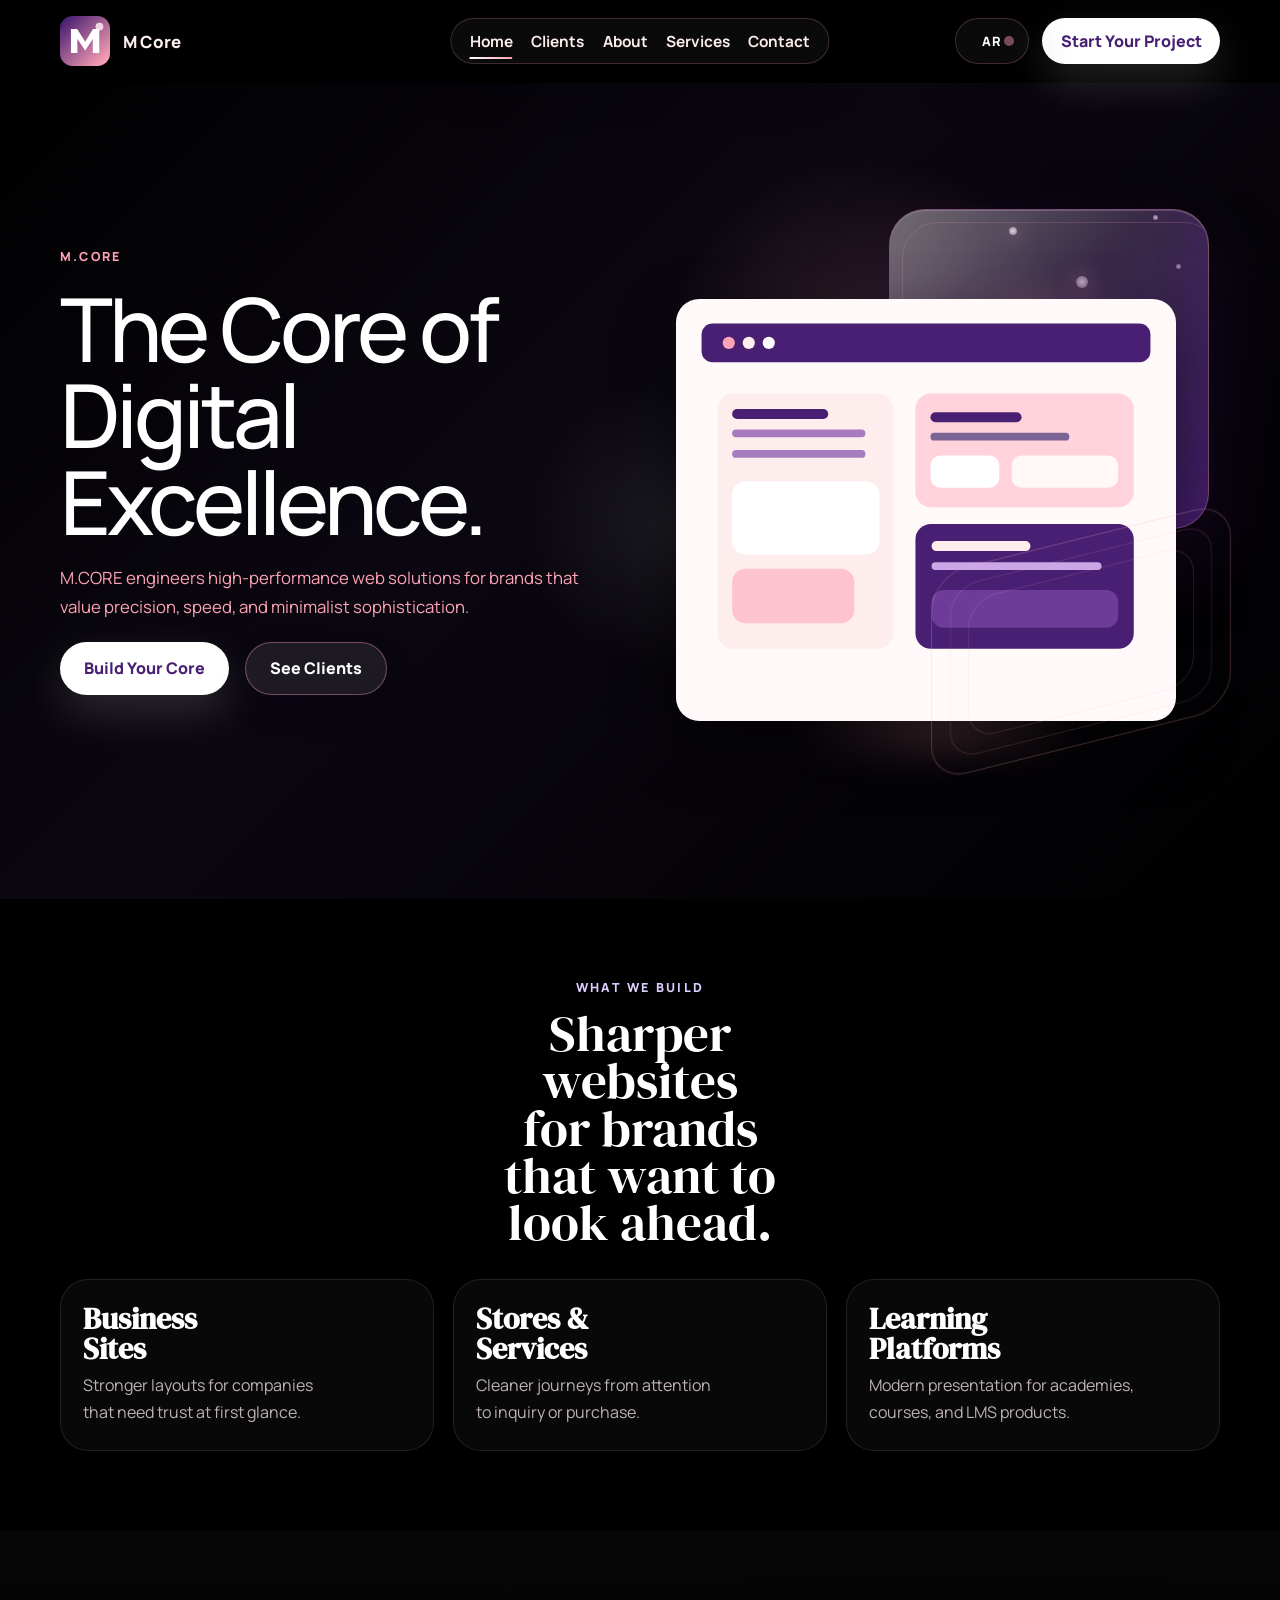
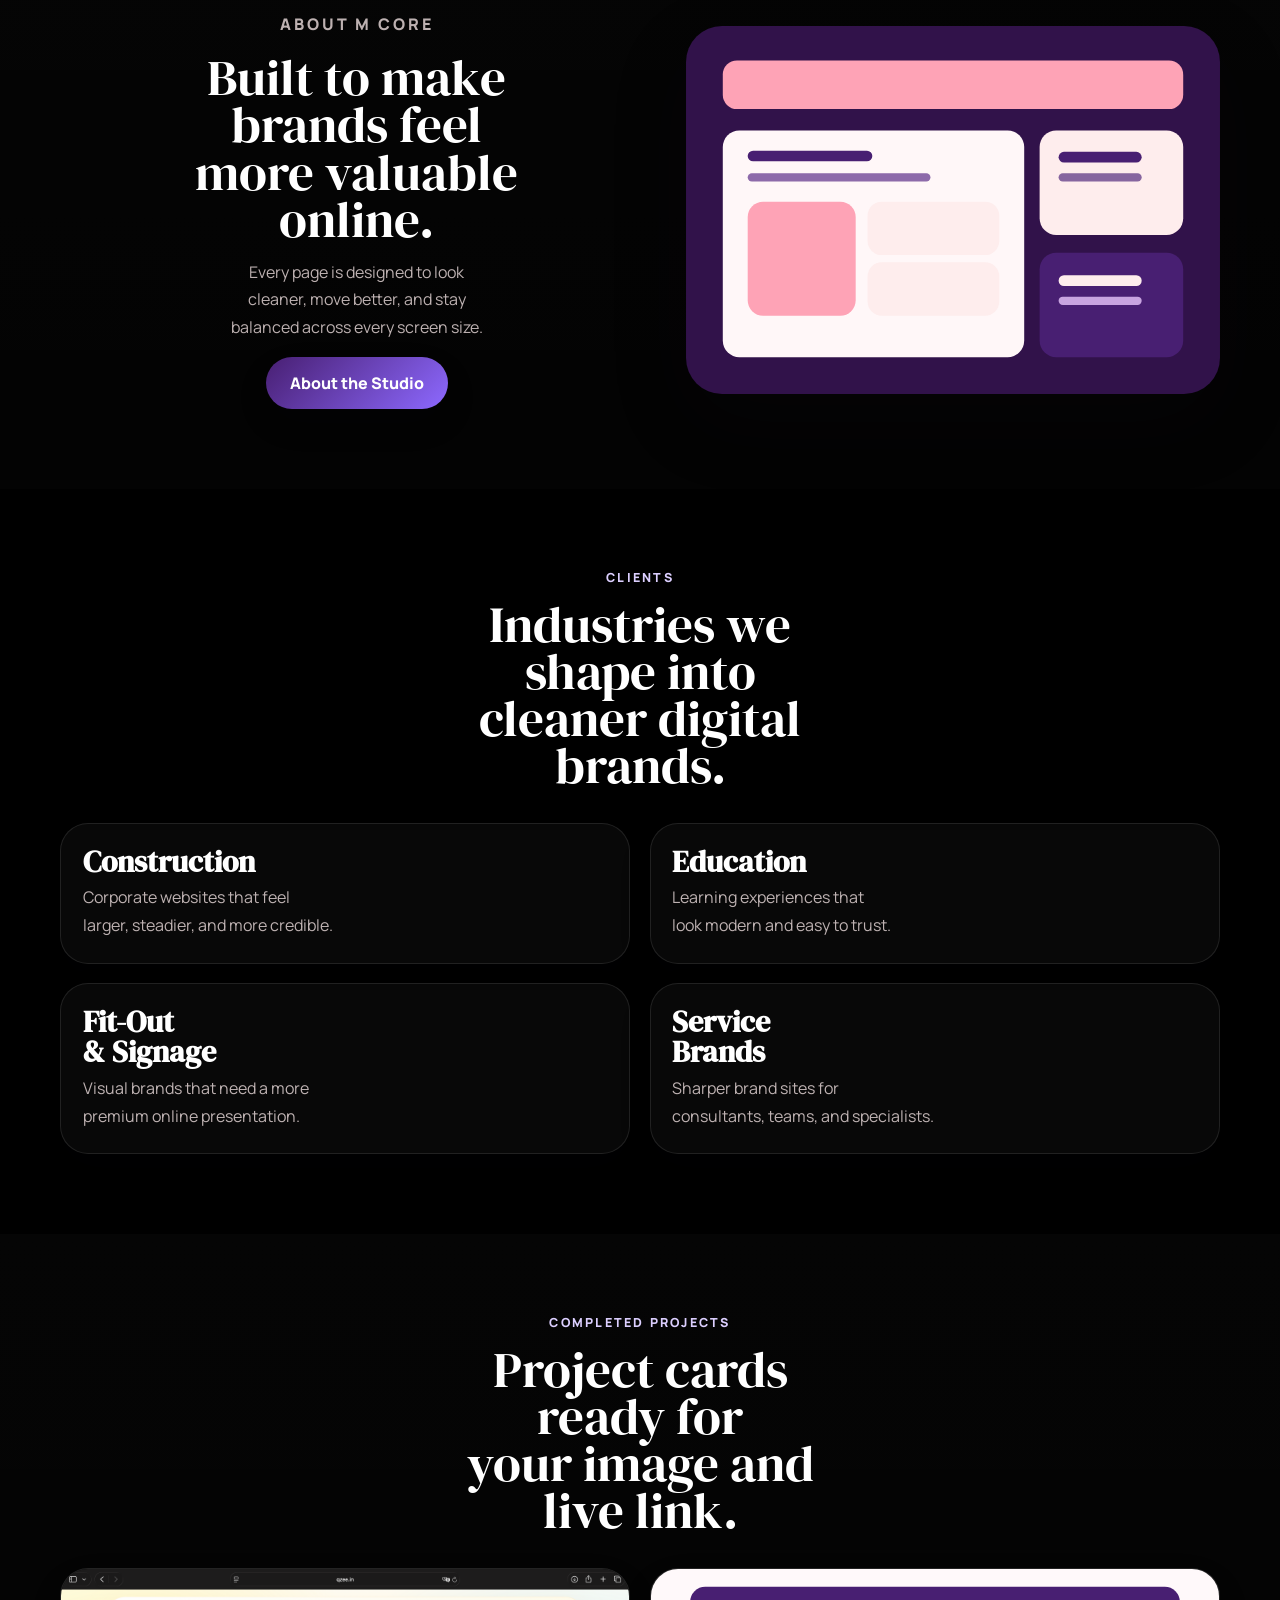
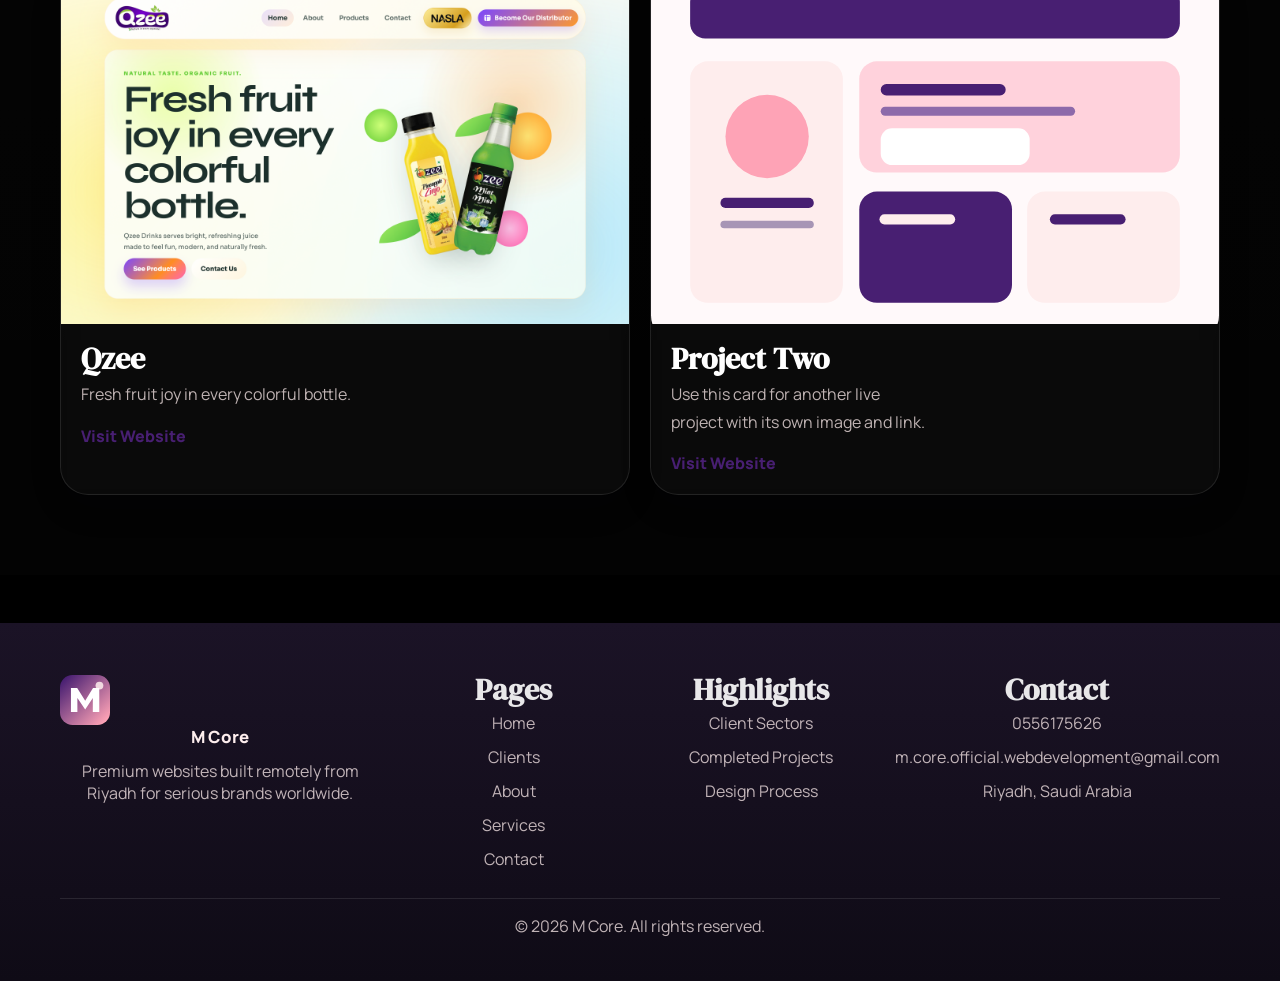
==== commit 5324ae8e: "rebuild the m.core website" ====
--- a/index.html
+++ b/index.html
@@ -3,10 +3,11 @@
 <head>
   <meta charset="UTF-8">
   <meta name="viewport" content="width=device-width, initial-scale=1.0">
-  <title>M Core | Remote Website Building Worldwide</title>
-  <meta name="description" content="M Core builds elegant, high-converting websites remotely for companies, personal brands, classrooms, stores, and global businesses.">
+  <title>M Core | Premium Web Studio</title>
+  <meta name="description" content="M Core builds sleek, premium websites with cleaner alignment, refined motion, and stronger brand presence.">
   <link rel="preconnect" href="https://fonts.googleapis.com">
   <link rel="preconnect" href="https://fonts.gstatic.com" crossorigin>
+  <link href="https://fonts.googleapis.com/css2?family=DM+Serif+Display:ital@0;1&family=Manrope:wght@400;500;600;700;800&display=swap" rel="stylesheet">
   <link rel="stylesheet" href="styles.css">
   <script defer src="script.js"></script>
 </head>
@@ -27,183 +28,142 @@
       </button>
       <nav class="site-nav" aria-label="Primary navigation">
         <a class="active" href="index.html">Home</a>
-        <a href="portfolio.html">Portfolio</a>
-        <a href="about.html">About Us</a>
+        <a href="portfolio.html">Clients</a>
+        <a href="about.html">About</a>
         <a href="services.html">Services</a>
         <a href="contact.html">Contact</a>
         <div class="menu-mobile-actions">
-          <a class="lang-switch lang-en" href="index-ar.html" aria-label="Switch to Arabic">
-            <span>EN</span>
+          <a class="lang-switch-button" href="index-ar.html" aria-label="Switch to Arabic">
             <span>AR</span>
           </a>
           <a class="button button-small menu-cta" href="contact.html">Start Your Project</a>
         </div>
       </nav>
-      <a class="lang-switch lang-en" href="index-ar.html" aria-label="Switch to Arabic">
-        <span>EN</span>
-        <span>AR</span>
-      </a>
-      <a class="button button-small" href="contact.html">Start Your Project</a>
+      <div class="nav-actions">
+        <a class="lang-switch-button" href="index-ar.html" aria-label="Switch to Arabic">
+          <span>AR</span>
+        </a>
+        <a class="button button-small" href="contact.html">Start Your Project</a>
+      </div>
     </div>
   </header>
 
   <main>
-    <section class="hero hero-home">
-      <div class="hero-backdrop"></div>
-      <div class="hero-pointer-glow" aria-hidden="true"></div>
-      <div class="container hero-grid">
+    <section class="hero hero-cinematic" data-mouse-glow>
+      <div class="hero-grid-lines" aria-hidden="true"></div>
+      <div class="container hero-inner hero-cinematic-inner">
         <div class="hero-copy reveal">
-          <p class="eyebrow">Worldwide Remote Website Building</p>
-          <h1>Websites That Make International Clients Trust You Fast</h1>
-          <p class="hero-text">We design and build premium websites remotely for businesses, personal brands, stores, fit-out companies, classrooms, and service providers who want a striking online presence that feels modern, trustworthy, and conversion-focused.</p>
+          <p class="eyebrow">M.Core</p>
+          <h1>The Core of <br>Digital Excellence.</h1>
+          <p class="hero-text">M.CORE engineers high-performance web solutions for brands that value precision, speed, and minimalist sophistication.</p>
           <div class="hero-actions">
-            <a class="button" href="contact.html">Let&apos;s Build Your Website</a>
-            <a class="button button-secondary" href="portfolio.html">View Our Portfolio</a>
-          </div>
-          <div class="hero-metrics">
-            <article class="metric-card">
-              <strong class="counter" data-target="24">0</strong>
-              <span>Hours Support Mindset</span>
-            </article>
-            <article class="metric-card">
-              <strong class="counter" data-target="30">0</strong>
-              <span>Day Launch Roadmaps</span>
-            </article>
-            <article class="metric-card">
-              <strong class="counter" data-target="100">0</strong>
-              <span>Percent Remote Delivery</span>
-            </article>
-          </div>
-        </div>
-        <div class="hero-visual reveal reveal-delay-1">
-          <div class="floating-card card-main">
-            <img src="assets/hero-scene.svg" alt="Stylized premium website screens">
-          </div>
-          <div class="floating-card card-small">
-            <p>Elegant UI</p>
-            <strong>Modern, classic, luxury, vintage, futuristic</strong>
-          </div>
-          <div class="floating-card card-small card-lower">
-            <p>Built for growth</p>
-            <strong>Fast pages, strong visuals, clear inquiry flow</strong>
-          </div>
+            <a class="button" href="contact.html">Build Your Core</a>
+            <a class="button button-secondary" href="portfolio.html">See Clients</a>
+          </div>
+        </div>
+        <div class="hero-visual hero-cinematic-visual reveal reveal-delay-1">
+          <div class="hero-particles" aria-hidden="true">
+            <span></span>
+            <span></span>
+            <span></span>
+            <span></span>
+            <span></span>
+            <span></span>
+          </div>
+          <div class="hero-cube" data-parallax>
+            <div class="hero-cube-glow"></div>
+            <img src="assets/logo-m.svg" alt="M Core symbol">
+          </div>
+          <div class="hero-device" data-parallax>
+            <img src="assets/hero-scene.svg" alt="M Core interface presentation">
+          </div>
+          <div class="hero-orbit" aria-hidden="true"></div>
         </div>
       </div>
     </section>
 
     <section class="section">
-      <div class="container">
-        <div class="section-heading reveal">
-          <p class="eyebrow">Why Clients Reach Out</p>
-          <h2>We build websites that feel premium and work hard for your business</h2>
-        </div>
-        <div class="feature-grid">
-          <article class="feature-card reveal">
-            <h3>Trust-First Design</h3>
-            <p>Every page is planned to help visitors feel secure, interested, and ready to message you, book you, or request a proposal.</p>
-          </article>
-          <article class="feature-card reveal reveal-delay-1">
-            <h3>Remote and Global</h3>
-            <p>We work with clients internationally, handling communication, updates, revisions, and support remotely with a smooth process.</p>
-          </article>
-          <article class="feature-card reveal reveal-delay-2">
-            <h3>Built Around Your Industry</h3>
-            <p>From classroom LMS platforms to construction companies and stylish store websites, we shape each project to its audience.</p>
-          </article>
-        </div>
+      <div class="container section-heading reveal">
+        <p class="eyebrow">What We Build</p>
+        <h2>Sharper websites for brands<br>that want to look ahead.</h2>
+      </div>
+      <div class="container feature-grid">
+        <article class="feature-card reveal">
+          <h3>Business Sites</h3>
+          <p>Stronger layouts for companies that need trust at first glance.</p>
+        </article>
+        <article class="feature-card reveal reveal-delay-1">
+          <h3>Stores & Services</h3>
+          <p>Cleaner journeys from attention to inquiry or purchase.</p>
+        </article>
+        <article class="feature-card reveal reveal-delay-2">
+          <h3>Learning Platforms</h3>
+          <p>Modern presentation for academies, courses, and LMS products.</p>
+        </article>
       </div>
     </section>
 
     <section class="section section-soft">
-      <div class="container split-layout">
-        <div class="split-copy reveal">
-          <p class="eyebrow">Your Digital Presence</p>
-          <h2>Not just a website. A strong first impression that keeps working for you.</h2>
-          <p>People judge a business in seconds. We create landing pages, service pages, portfolio showcases, and brand visuals that instantly show quality, seriousness, and professionalism.</p>
-          <ul class="bullet-list">
-            <li>Clean responsive layouts for desktop, tablet, and mobile</li>
-            <li>Animations that feel premium, not distracting</li>
-            <li>Clear contact paths that encourage customer inquiries</li>
-            <li>Brand styling tailored to your company or personal identity</li>
-          </ul>
-        </div>
-        <div class="split-visual reveal reveal-delay-1">
-          <img src="assets/trust-panels.svg" alt="Website trust and conversion illustration">
+      <div class="container story-layout">
+        <div class="story-copy reveal">
+          <p class="eyebrow">About M Core</p>
+          <h2>Built to make brands feel<br>more valuable online.</h2>
+          <p>Every page is designed to look cleaner, move better, and stay balanced across every screen size.</p>
+          <a class="button" href="about.html">About the Studio</a>
+        </div>
+        <div class="story-media reveal reveal-delay-1">
+          <img src="assets/portfolio-fitout.svg" alt="Muhammed Bin Omar portrait">
         </div>
       </div>
     </section>
 
     <section class="section">
-      <div class="container">
-        <div class="section-heading reveal">
-          <p class="eyebrow">Testimonials</p>
-          <h2>Customer reviews that reflect confidence and clarity</h2>
-        </div>
-        <div class="review-grid">
-          <article class="review-card reveal">
-            <p>&ldquo;The website immediately made our company look more established. Clients started saying the brand felt premium and organized.&rdquo;</p>
-            <strong>Operations Manager, Construction Brand</strong>
-          </article>
-          <article class="review-card reveal reveal-delay-1">
-            <p>&ldquo;Our classroom platform finally looked modern and easier to trust. The remote process was smooth, fast, and professional.&rdquo;</p>
-            <strong>Academic Program Coordinator</strong>
-          </article>
-          <article class="review-card reveal reveal-delay-2">
-            <p>&ldquo;We wanted a design that looked high-end and clear for signage production clients. The result felt stylish and business-ready.&rdquo;</p>
-            <strong>Director, Fit-Out &amp; Signage Studio</strong>
-          </article>
-        </div>
-        <div class="featured-review reveal">
-          <p class="eyebrow">Featured Review</p>
-          <blockquote>&ldquo;Working with M Core remotely was smooth from start to finish. The website felt premium, modern, and trustworthy, and it helped us attract more serious clients almost immediately.&rdquo;</blockquote>
-          <strong>Founder, International Service Brand</strong>
-        </div>
-      </div>
-    </section>
-
-    <section class="section section-gradient">
-      <div class="container cta-panel reveal">
-        <div>
-          <p class="eyebrow">Ready When You Are</p>
-          <h2>Let&apos;s create a website your customers remember</h2>
-          <p>Whether you need a company website, an LMS classroom platform, a store, or a personal brand site, we can build it remotely and professionally.</p>
-        </div>
-        <a class="button button-dark" href="contact.html">Send Your Idea</a>
-      </div>
-    </section>
-
-    <section class="section">
-      <div class="container">
-        <div class="section-heading reveal">
-          <p class="eyebrow">Frequently Asked Questions</p>
-          <h2>Clear answers before we start</h2>
-        </div>
-        <div class="faq-list">
-          <article class="faq-item reveal">
-            <button class="faq-question" type="button">Do you work with clients outside Saudi Arabia?</button>
-            <div class="faq-answer">
-              <p>Yes. We work remotely with customers internationally and structure communication clearly so projects move smoothly wherever you are based.</p>
-            </div>
-          </article>
-          <article class="faq-item reveal reveal-delay-1">
-            <button class="faq-question" type="button">Can you build both company and personal websites?</button>
-            <div class="faq-answer">
-              <p>Yes. We create websites for companies, startups, stores, educational projects, consultants, creatives, and personal brands.</p>
-            </div>
-          </article>
-          <article class="faq-item reveal reveal-delay-2">
-            <button class="faq-question" type="button">How do you build trust during remote work?</button>
-            <div class="faq-answer">
-              <p>We keep a transparent process with progress updates, review points, agreed design direction, and direct communication from planning to launch.</p>
-            </div>
-          </article>
-          <article class="faq-item reveal">
-            <button class="faq-question" type="button">Can you redesign an old website into something modern?</button>
-            <div class="faq-answer">
-              <p>Absolutely. We can transform outdated websites into stronger, cleaner, more premium experiences that better reflect your current business.</p>
-            </div>
-          </article>
-        </div>
+      <div class="container section-heading reveal">
+        <p class="eyebrow">Clients</p>
+        <h2>Industries we shape into<br>cleaner digital brands.</h2>
+      </div>
+      <div class="container client-grid">
+        <article class="client-card reveal">
+          <h3>Construction</h3>
+          <p>Corporate websites that feel larger, steadier, and more credible.</p>
+        </article>
+        <article class="client-card reveal reveal-delay-1">
+          <h3>Education</h3>
+          <p>Learning experiences that look modern and easy to trust.</p>
+        </article>
+        <article class="client-card reveal">
+          <h3>Fit-Out & Signage</h3>
+          <p>Visual brands that need a more premium online presentation.</p>
+        </article>
+        <article class="client-card reveal reveal-delay-1">
+          <h3>Service Brands</h3>
+          <p>Sharper brand sites for consultants, teams, and specialists.</p>
+        </article>
+      </div>
+    </section>
+
+    <section class="section section-soft">
+      <div class="container section-heading reveal">
+        <p class="eyebrow">Completed Projects</p>
+        <h2>Project cards ready for<br>your image and live link.</h2>
+      </div>
+      <div class="container project-grid">
+        <article class="project-card reveal">
+          <img src="assets/qzee.jpg" alt="Project preview">
+          <div>
+            <h3>Qzee</h3>
+            <p>Fresh fruit joy in every colorful bottle.</p>
+            <a class="project-link" href="https://qzee.in" target="_blank" rel="noreferrer">Visit Website</a>
+          </div>
+        </article>
+        <article class="project-card reveal reveal-delay-1">
+          <img src="assets/portfolio-lms.svg" alt="Project preview">
+          <div>
+            <h3>Project Two</h3>
+            <p>Use this card for another live project with its own image and link.</p>
+            <a class="project-link" href="https://your-project-link.com" target="_blank" rel="noreferrer">Visit Website</a>
+          </div>
+        </article>
       </div>
     </section>
   </main>
@@ -215,22 +175,21 @@
           <img src="assets/logo-m.svg" alt="M Core logo">
           <span>M Core</span>
         </a>
-        <p>Remote website building from Riyadh for companies and personal brands worldwide.</p>
+        <p>Premium websites built remotely from Riyadh for serious brands worldwide.</p>
       </div>
       <div>
         <h3>Pages</h3>
         <a href="index.html">Home</a>
-        <a href="portfolio.html">Portfolio</a>
-        <a href="about.html">About Us</a>
+        <a href="portfolio.html">Clients</a>
+        <a href="about.html">About</a>
         <a href="services.html">Services</a>
         <a href="contact.html">Contact</a>
       </div>
       <div>
-        <h3>Services</h3>
-        <a href="services.html">Business Websites</a>
-        <a href="services.html">LMS Platforms</a>
-        <a href="services.html">Store Websites</a>
-        <a href="services.html">Support Contracts</a>
+        <h3>Highlights</h3>
+        <a href="portfolio.html">Client Sectors</a>
+        <a href="portfolio.html">Completed Projects</a>
+        <a href="services.html">Design Process</a>
       </div>
       <div>
         <h3>Contact</h3>
@@ -240,7 +199,7 @@
       </div>
     </div>
     <div class="container footer-bottom">
-      <p>&copy; 2026 M Core. Built for global clients.</p>
+      <p>&copy; 2026 M Core. All rights reserved.</p>
     </div>
   </footer>
 </body>
--- a/styles.css
+++ b/styles.css
@@ -1,22 +1,23 @@
 :root {
-  --plum: #481f72;
-  --plum-deep: #2c123f;
-  --rose: #fea3b6;
-  --blush: #fdeded;
-  --paper: #fffdfd;
-  --white: #ffffff;
-  --ink: #1f1630;
-  --muted: #6c6278;
-  --line: rgba(72, 31, 114, 0.1);
-  --shadow: 0 24px 80px rgba(37, 18, 56, 0.12);
-  --shadow-soft: 0 12px 32px rgba(37, 18, 56, 0.08);
+  --bg: #fdeded;
+  --surface: rgba(255, 255, 255, 0.82);
+  --surface-strong: rgba(255, 255, 255, 0.96);
+  --ink: #481f72;
+  --muted: #8d6d8f;
+  --accent: #481f72;
+  --accent-strong: #481f72;
+  --accent-soft: rgba(72, 31, 114, 0.12);
+  --line: rgba(72, 31, 114, 0.12);
+  --shadow: 0 28px 80px rgba(18, 12, 26, 0.14);
+  --shadow-soft: 0 14px 36px rgba(18, 12, 26, 0.08);
   --radius-xl: 36px;
   --radius-lg: 28px;
   --radius-md: 20px;
   --radius-sm: 14px;
-  --container: min(1180px, calc(100% - 2rem));
-  --heading-font: "Avenir Next", "Segoe UI", sans-serif;
-  --body-font: "Segoe UI", "Helvetica Neue", sans-serif;
+  --container: min(1160px, calc(100% - 2rem));
+  --heading-font: "DM Serif Display", Georgia, serif;
+  --body-font: "Manrope", "Avenir Next", "Segoe UI", sans-serif;
+  --hero-image: url("assets/home-bg.png");
 }
 
 *,
@@ -31,12 +32,11 @@
 
 body {
   margin: 0;
+  color: var(--ink);
   font-family: var(--body-font);
-  color: var(--ink);
   background:
-    radial-gradient(circle at top left, rgba(254, 163, 182, 0.28), transparent 28%),
-    radial-gradient(circle at bottom right, rgba(72, 31, 114, 0.08), transparent 24%),
-    linear-gradient(180deg, #fff9fb 0%, #ffffff 42%, #fff7f9 100%);
+    radial-gradient(circle at top, rgba(108, 61, 240, 0.06), transparent 24%),
+    linear-gradient(180deg, #faf8f4 0%, var(--bg) 100%);
   overflow-x: hidden;
 }
 
@@ -67,8 +67,8 @@
   top: 0;
   z-index: 100;
   backdrop-filter: blur(18px);
-  background: rgba(255, 255, 255, 0.78);
-  border-bottom: 1px solid rgba(72, 31, 114, 0.06);
+  background: rgba(250, 248, 244, 0.82);
+  border-bottom: 1px solid rgba(23, 19, 31, 0.06);
 }
 
 .nav-shell {
@@ -83,17 +83,18 @@
 .brand {
   display: inline-flex;
   align-items: center;
-  gap: 0.85rem;
-  font-family: var(--heading-font);
+  gap: 0.8rem;
+  margin-right: auto;
+  font-weight: 800;
+}
+
+.brand img {
+  width: 50px;
+  height: 50px;
+}
+
+.brand span {
   font-size: 1.05rem;
-  font-weight: 800;
-  letter-spacing: 0.03em;
-  margin-right: auto;
-}
-
-.brand img {
-  width: 46px;
-  height: 46px;
 }
 
 .site-nav {
@@ -103,67 +104,18 @@
   display: flex;
   align-items: center;
   gap: 1.15rem;
-  padding: 0.65rem 1.05rem;
-  background: rgba(255, 255, 255, 0.9);
+  padding: 0.7rem 1.15rem;
+  border-radius: 999px;
+  background: var(--surface-strong);
   border: 1px solid var(--line);
-  border-radius: 999px;
   box-shadow: var(--shadow-soft);
-}
-
-.nav-toggle {
-  display: none;
-  min-width: 84px;
-  height: 52px;
-  border: 1px solid var(--line);
-  border-radius: 16px;
-  background: rgba(255, 255, 255, 0.94);
-  box-shadow: var(--shadow-soft);
-  align-items: center;
-  justify-content: center;
-  gap: 0.65rem;
-  padding: 0 0.9rem;
-  cursor: pointer;
-}
-
-.nav-toggle-lines {
-  display: inline-flex;
-  flex-direction: row;
-  justify-content: center;
-  align-items: center;
-  gap: 4px;
-}
-
-.nav-toggle-lines span {
-  display: block;
-  width: 6px;
-  height: 6px;
-  margin: 0;
-  border-radius: 50%;
-  background: var(--plum);
-  transition: transform 0.25s ease, opacity 0.25s ease;
-  animation: dotPulse 1.8s infinite ease-in-out;
-}
-
-.nav-toggle-lines span:nth-child(2) {
-  animation-delay: 0.14s;
-}
-
-.nav-toggle-lines span:nth-child(3) {
-  animation-delay: 0.28s;
-}
-
-.nav-toggle-label {
-  font-size: 0.64rem;
-  font-weight: 800;
-  letter-spacing: 0.12em;
-  text-transform: uppercase;
-  color: var(--plum);
 }
 
 .site-nav a {
   position: relative;
+  font-size: 0.96rem;
+  font-weight: 700;
   color: var(--muted);
-  font-weight: 600;
 }
 
 .site-nav a::after {
@@ -173,20 +125,61 @@
   right: 0;
   bottom: -0.45rem;
   height: 2px;
-  background: linear-gradient(90deg, var(--plum), var(--rose));
+  border-radius: 999px;
+  background: linear-gradient(90deg, var(--accent), #8c63ff);
   transform: scaleX(0);
-  transform-origin: center;
-  transition: transform 0.3s ease;
-}
-
-.site-nav a:hover,
-.site-nav a.active {
+  transition: transform 0.28s ease;
+}
+
+.site-nav a.active,
+.site-nav a:hover {
   color: var(--ink);
 }
 
-.site-nav a:hover::after,
-.site-nav a.active::after {
+.site-nav a.active::after,
+.site-nav a:hover::after {
   transform: scaleX(1);
+}
+
+.nav-actions {
+  display: flex;
+  align-items: center;
+  gap: 0.85rem;
+}
+
+.nav-toggle {
+  display: none;
+  min-width: 84px;
+  height: 50px;
+  padding: 0 0.9rem;
+  align-items: center;
+  justify-content: center;
+  gap: 0.65rem;
+  border: 1px solid var(--line);
+  border-radius: 18px;
+  background: var(--surface-strong);
+  box-shadow: var(--shadow-soft);
+  cursor: pointer;
+}
+
+.nav-toggle-lines {
+  display: inline-flex;
+  gap: 4px;
+}
+
+.nav-toggle-lines span {
+  width: 6px;
+  height: 6px;
+  border-radius: 50%;
+  background: var(--accent);
+}
+
+.nav-toggle-label {
+  font-size: 0.66rem;
+  font-weight: 800;
+  letter-spacing: 0.12em;
+  text-transform: uppercase;
+  color: #481f72;
 }
 
 .menu-mobile-actions {
@@ -201,18 +194,17 @@
   padding: 0.9rem 1.5rem;
   border: 0;
   border-radius: 999px;
-  background: linear-gradient(135deg, var(--plum), #6f2ea9);
-  color: var(--white);
-  font-weight: 700;
+  background: linear-gradient(135deg, var(--accent), #8d69ff);
+  color: #fff;
+  font-weight: 800;
   box-shadow: var(--shadow-soft);
-  cursor: pointer;
-  transition: transform 0.25s ease, box-shadow 0.25s ease, opacity 0.25s ease;
+  transition: transform 0.28s ease, box-shadow 0.28s ease;
 }
 
 .button:hover,
 .button:focus-visible {
   transform: translateY(-2px);
-  box-shadow: 0 18px 38px rgba(72, 31, 114, 0.2);
+  box-shadow: 0 18px 44px rgba(108, 61, 240, 0.28);
 }
 
 .button-small {
@@ -220,638 +212,431 @@
   padding: 0.75rem 1.15rem;
 }
 
-.lang-switch {
-  order: -2;
+.button-secondary {
+  background: rgba(255, 255, 255, 0.18);
+  color: #fff;
+  border: 1px solid rgba(255, 255, 255, 0.22);
+}
+
+.button-dark {
+  background: linear-gradient(135deg, var(--accent-strong), var(--accent));
+}
+
+.lang-switch-button {
   position: relative;
-  display: inline-grid;
-  grid-template-columns: repeat(2, 1fr);
-  align-items: center;
-  min-width: 92px;
-  min-height: 44px;
-  padding: 4px;
-  border-radius: 999px;
-  border: 1px solid var(--line);
-  background: rgba(255, 255, 255, 0.92);
-  color: var(--muted);
-  font-weight: 800;
-  box-shadow: var(--shadow-soft);
-  overflow: hidden;
-}
-
-.lang-switch::before {
-  content: "";
-  position: absolute;
-  top: 4px;
-  left: 4px;
-  width: calc(50% - 4px);
-  height: calc(100% - 8px);
-  border-radius: 999px;
-  background: linear-gradient(135deg, var(--plum), #6f2ea9);
-  transition: transform 0.28s ease;
-}
-
-.lang-switch span {
-  position: relative;
-  z-index: 1;
   display: inline-flex;
   align-items: center;
   justify-content: center;
-  font-size: 0.74rem;
-  letter-spacing: 0.06em;
-  transition: color 0.28s ease;
-  color: var(--rose);
-}
-
-.lang-switch.lang-en span:first-child,
-.lang-switch.lang-ar span:last-child {
-  color: var(--rose);
-}
-
-.lang-switch.lang-en span:last-child,
-.lang-switch.lang-ar span:first-child {
-  color: var(--rose);
-}
-
-.lang-switch.lang-ar::before {
-  transform: translateX(calc(100% - 4px));
-}
-
-.button-secondary {
-  background: rgba(255, 255, 255, 0.92);
-  color: var(--plum);
-  border: 1px solid var(--line);
-}
-
-.button-dark {
-  background: linear-gradient(135deg, var(--plum-deep), var(--plum));
+  min-width: 74px;
+  min-height: 46px;
+  padding: 0.6rem 1rem;
+  border-radius: 999px;
+  border: 1px solid rgba(254, 163, 182, 0.28);
+  background: var(--surface-strong);
+  box-shadow: var(--shadow-soft);
+  overflow: hidden;
+  transition: transform 0.28s ease, box-shadow 0.28s ease;
+}
+
+.lang-switch-button::before {
+  content: "";
+  position: absolute;
+  inset: 4px;
+  border-radius: 999px;
+  background: linear-gradient(135deg, #fea3b6, #fea3b6);
+  transform: translateX(-110%);
+  transition: transform 0.36s ease;
+}
+
+.lang-switch-button::after {
+  content: "";
+  position: absolute;
+  width: 10px;
+  height: 10px;
+  border-radius: 50%;
+  background: rgba(254, 163, 182, 0.44);
+  right: 14px;
+  top: 50%;
+  transform: translateY(-50%);
+  transition: transform 0.36s ease, opacity 0.36s ease;
+}
+
+.lang-switch-button span {
+  position: relative;
+  z-index: 1;
+  font-size: 0.8rem;
+  font-weight: 900;
+  letter-spacing: 0.08em;
+  color: var(--accent-strong);
+  transition: color 0.36s ease;
+}
+
+.lang-switch-button:hover,
+.lang-switch-button:focus-visible {
+  transform: translateY(-2px);
+  box-shadow: 0 16px 40px rgba(254, 163, 182, 0.28);
+}
+
+.lang-switch-button:hover::before,
+.lang-switch-button:focus-visible::before {
+  transform: translateX(0);
+}
+
+.lang-switch-button:hover::after,
+.lang-switch-button:focus-visible::after {
+  transform: translate(16px, -50%);
+  opacity: 0;
+}
+
+.lang-switch-button:hover span,
+.lang-switch-button:focus-visible span {
+  color: #fff;
+}
+
+main {
+  position: relative;
 }
 
 .hero {
   position: relative;
-  padding: 5rem 0 3rem;
-}
-
-.hero-home {
-  min-height: calc(100vh - 82px);
-  display: flex;
-  align-items: center;
-}
-
-.hero-pointer-glow {
-  --x: 50%;
-  --y: 50%;
-  position: absolute;
-  inset: 0;
-  pointer-events: none;
-  z-index: -1;
-  background:
-    radial-gradient(circle 180px at var(--x) var(--y), rgba(254, 163, 182, 0.22), transparent 72%),
-    radial-gradient(circle 320px at calc(var(--x) + 6%) calc(var(--y) + 6%), rgba(255, 255, 255, 0.08), transparent 74%);
-}
-
-.hero-backdrop {
+  min-height: calc(100vh - 84px);
+  padding: 6.5rem 0 4rem;
+  overflow: hidden;
+}
+
+.hero::before {
+  content: "";
   position: absolute;
   inset: 0;
   background:
-    linear-gradient(110deg, rgba(44, 18, 63, 0.88), rgba(72, 31, 114, 0.55)),
-    url("assets/hero-background.svg") center/cover no-repeat;
-  z-index: -2;
+    linear-gradient(180deg, rgba(12, 10, 18, 0.36), rgba(12, 10, 18, 0.64)),
+    var(--hero-image) center/cover no-repeat;
+  z-index: -3;
 }
 
 .hero::after {
   content: "";
   position: absolute;
-  left: 0;
-  right: 0;
-  bottom: 0;
-  height: 180px;
-  background: linear-gradient(180deg, rgba(255, 255, 255, 0), #fff8fa 90%);
-  z-index: -1;
-}
-
-.hero-grid,
-.split-layout,
-.contact-layout {
+  inset: 0;
+  background:
+    radial-gradient(440px circle at var(--mx, 50%) var(--my, 40%), rgba(149, 113, 255, 0.26), transparent 55%),
+    linear-gradient(180deg, rgba(245, 241, 235, 0) 72%, var(--bg) 100%);
+  z-index: -2;
+}
+
+.hero-inner {
   display: grid;
-  grid-template-columns: repeat(2, minmax(0, 1fr));
-  gap: 2.75rem;
-  align-items: center;
+  gap: 2.5rem;
+  justify-items: center;
+  text-align: center;
 }
 
 .hero-copy {
-  color: var(--white);
+  max-width: 820px;
+  display: grid;
+  gap: 1.15rem;
+  justify-items: center;
+  color: #fff;
 }
 
 .eyebrow {
-  margin: 0 0 1rem;
+  margin: 0;
   font-size: 0.78rem;
+  font-weight: 900;
   letter-spacing: 0.18em;
   text-transform: uppercase;
-  font-weight: 800;
-  color: var(--rose);
-}
-
-.hero h1,
+  color: #dccfff;
+}
+
+.hero-copy h1,
 .page-hero h1,
-.section h2,
-.portfolio-copy h2,
-.split-copy h2,
-.contact-panel h2 {
+.section-heading h2,
+.story-copy h2,
+.form-panel h2 {
   margin: 0;
   font-family: var(--heading-font);
-  line-height: 1;
-}
-
-.hero h1 {
-  max-width: 11ch;
-  font-size: clamp(3rem, 7vw, 6rem);
+  font-weight: 400;
+  line-height: 0.92;
+}
+
+.hero-copy h1 {
+  max-width: 9ch;
+  font-size: clamp(3.4rem, 8vw, 6.8rem);
+  text-wrap: balance;
 }
 
 .hero-text,
 .lead,
-.split-copy p,
-.portfolio-copy p,
+.story-copy p,
+.feature-card p,
 .service-card p,
-.pricing-card p,
-.feature-card p,
-.review-card p,
-.contact-note {
-  line-height: 1.75;
-  font-size: 1.02rem;
+.client-card p,
+.project-card p,
+.contact-note,
+.process-card p,
+.offer-card p {
+  margin: 0;
+  line-height: 1.72;
+  font-size: 1rem;
 }
 
 .hero-text {
-  max-width: 62ch;
-  margin: 1.5rem 0 0;
-  color: rgba(255, 255, 255, 0.88);
+  max-width: 40rem;
+  color: rgba(255, 255, 255, 0.9);
 }
 
 .hero-actions {
   display: flex;
   flex-wrap: wrap;
+  justify-content: center;
   gap: 1rem;
-  margin: 2rem 0 2.3rem;
-}
-
-.hero-metrics {
-  display: grid;
-  grid-template-columns: repeat(3, minmax(0, 1fr));
-  gap: 1rem;
-}
-
-.metric-card,
-.feature-card,
-.review-card,
-.service-card,
-.pricing-card,
-.contact-panel,
-.contact-side,
-.portfolio-card,
-.cta-panel {
-  background: rgba(255, 255, 255, 0.9);
-  border: 1px solid rgba(255, 255, 255, 0.7);
-  box-shadow: var(--shadow);
-}
-
-.metric-card {
-  padding: 1rem 1.1rem;
-  border-radius: var(--radius-md);
-  backdrop-filter: blur(10px);
-}
-
-.metric-card strong {
-  display: block;
-  font-size: 1.9rem;
-  font-family: var(--heading-font);
-  color: var(--plum);
-}
-
-.metric-card span {
-  color: var(--muted);
 }
 
 .hero-visual {
   position: relative;
-  min-height: 560px;
-}
-
-.floating-card {
-  position: absolute;
+  width: min(840px, 100%);
+}
+
+.hero-frame {
   overflow: hidden;
   border-radius: var(--radius-xl);
-  background: rgba(255, 255, 255, 0.92);
-  box-shadow: var(--shadow);
-  animation: float 6s ease-in-out infinite;
-}
-
-.card-main {
-  inset: 0 0 3.2rem 2rem;
-}
-
-.card-main img {
-  width: 100%;
-  height: 100%;
-  object-fit: cover;
-}
-
-.card-small {
-  top: 2rem;
-  right: -0.5rem;
-  max-width: 250px;
-  padding: 1.15rem 1.25rem;
-}
-
-.card-small p {
-  margin: 0 0 0.3rem;
-  color: var(--muted);
-  font-size: 0.82rem;
-  letter-spacing: 0.08em;
-  text-transform: uppercase;
-}
-
-.card-lower {
-  top: auto;
-  right: auto;
-  bottom: 0;
-  left: 0;
-  animation-delay: 1.1s;
-}
-
-.inner-page {
-  padding-top: 2rem;
-}
-
-.about-hero {
-  position: relative;
-  overflow: hidden;
-  min-height: 78vh;
-  display: flex;
-  align-items: center;
-  justify-content: center;
-  padding: 5rem 0;
-  background:
-    radial-gradient(circle at top left, rgba(254, 163, 182, 0.25), transparent 28%),
-    radial-gradient(circle at bottom right, rgba(72, 31, 114, 0.12), transparent 34%),
-    linear-gradient(135deg, #fff8fa 0%, #fffdfd 55%, #fff4f7 100%);
-}
-
-.about-hero::before,
-.about-hero::after {
-  content: "";
-  position: absolute;
-  border-radius: 999px;
-  filter: blur(18px);
-  opacity: 0.65;
-}
-
-.about-hero::before {
-  width: 340px;
-  height: 340px;
-  top: -80px;
-  left: -60px;
-  background: rgba(254, 163, 182, 0.18);
-}
-
-.about-hero::after {
-  width: 420px;
-  height: 420px;
-  right: -110px;
-  bottom: -120px;
-  background: rgba(72, 31, 114, 0.09);
-}
-
-.about-hero-glow {
-  --x: 50%;
-  --y: 50%;
-  position: absolute;
-  inset: 0;
-  background:
-    radial-gradient(circle 220px at var(--x) var(--y), rgba(254, 163, 182, 0.3), transparent 70%);
-  transition: background-position 0.08s linear;
-  pointer-events: none;
-}
-
-.about-hero-inner {
-  position: relative;
-  z-index: 1;
-  max-width: 980px;
-  text-align: center;
-}
-
-.about-hero .eyebrow {
-  color: #ef8ea6;
-}
-
-.about-hero h1 {
-  max-width: 16ch;
-  margin: 0 auto;
-  font-size: clamp(3.3rem, 8vw, 6.6rem);
-  text-wrap: balance;
-}
-
-.about-hero .lead {
-  max-width: 52rem;
-  margin: 1.6rem auto 0;
-  font-size: 1.12rem;
-}
-
-.page-hero {
-  padding: 4.5rem 0 1.5rem;
-}
-
-.page-hero-grid {
-  display: grid;
-  grid-template-columns: 1fr 0.95fr;
-  gap: 2.5rem;
-  align-items: center;
-}
-
-.page-hero-copy {
-  max-width: 42rem;
-}
-
-.page-hero h1 {
-  max-width: 13ch;
-  font-size: clamp(2.7rem, 5vw, 4.8rem);
-}
-
-.page-hero-visual {
-  position: relative;
-  min-height: 430px;
-}
-
-.hero-card {
-  position: absolute;
-  overflow: hidden;
-  border-radius: var(--radius-xl);
-  background: rgba(255, 255, 255, 0.92);
-  box-shadow: var(--shadow);
-  border: 1px solid rgba(255, 255, 255, 0.75);
-}
-
-.hero-card img {
-  width: 100%;
-  height: 100%;
-  object-fit: cover;
-}
-
-.hero-card-main {
-  inset: 0 1rem 2.5rem 0;
-}
-
-.hero-card-floating {
-  right: 0;
-  bottom: 0;
-  width: 44%;
-  height: 170px;
-  animation: float 6s ease-in-out infinite;
-}
-
-.lead {
-  max-width: 62ch;
-  margin-top: 1.25rem;
-  color: var(--muted);
-}
-
-.section {
-  padding: 4.5rem 0;
-}
-
-.section-soft {
-  background:
-    radial-gradient(circle at right top, rgba(254, 163, 182, 0.25), transparent 26%),
-    linear-gradient(180deg, rgba(255, 245, 247, 0.9), rgba(255, 255, 255, 0.8));
-}
-
-.section-gradient {
-  padding-top: 0;
-}
-
-.section-heading {
-  max-width: 58rem;
-  margin-bottom: 2rem;
-}
-
-.section h2,
-.portfolio-copy h2,
-.split-copy h2,
-.contact-panel h2 {
-  font-size: clamp(2rem, 4vw, 3.15rem);
-}
-
-.feature-grid,
-.review-grid,
-.service-grid,
-.pricing-grid {
-  display: grid;
-  gap: 1.5rem;
-}
-
-.feature-grid,
-.review-grid {
-  grid-template-columns: repeat(3, minmax(0, 1fr));
-}
-
-.service-grid {
-  grid-template-columns: repeat(3, minmax(0, 1fr));
-}
-
-.pricing-grid {
-  grid-template-columns: repeat(2, minmax(0, 1fr));
-}
-
-.feature-card,
-.review-card,
-.service-card,
-.pricing-card {
-  padding: 2rem;
-  border-radius: var(--radius-lg);
-}
-
-.feature-card h3,
-.service-card h2,
-.pricing-card h3,
-.site-footer h3 {
-  margin-top: 0;
-  font-family: var(--heading-font);
-}
-
-.feature-card,
-.review-card,
-.service-card {
-  position: relative;
-}
-
-.feature-card::before,
-.review-card::before,
-.service-card::before {
-  content: "";
-  position: absolute;
-  top: 0;
-  left: 0;
-  width: 100%;
-  height: 4px;
-  border-radius: 999px 999px 0 0;
-  background: linear-gradient(90deg, var(--rose), var(--plum));
-}
-
-.split-copy,
-.portfolio-copy {
-  max-width: 58ch;
-}
-
-.profile-panel {
-  display: grid;
-  grid-template-columns: 0.95fr 1.05fr;
-  gap: 2rem;
-  align-items: center;
-  padding: 1.5rem;
-  border-radius: calc(var(--radius-xl) + 2px);
-  background:
-    linear-gradient(135deg, rgba(255, 255, 255, 0.96), rgba(253, 237, 237, 0.9));
-  border: 1px solid rgba(72, 31, 114, 0.08);
-  box-shadow: var(--shadow);
-}
-
-.profile-visual img {
-  width: 100%;
-  border-radius: var(--radius-xl);
-  box-shadow: var(--shadow);
-}
-
-.profile-copy h2 {
-  font-size: clamp(2rem, 4vw, 3.15rem);
-  margin-bottom: 1rem;
-}
-
-.profile-facts {
-  display: grid;
-  gap: 1rem;
-  margin-top: 1.5rem;
-}
-
-.profile-fact {
-  padding: 1rem 1.1rem;
-  border-radius: var(--radius-md);
-  background: rgba(255, 255, 255, 0.88);
-  border: 1px solid rgba(72, 31, 114, 0.08);
-}
-
-.profile-fact span {
-  display: block;
-  margin-bottom: 0.3rem;
-  color: var(--muted);
-  font-size: 0.85rem;
-  letter-spacing: 0.06em;
-  text-transform: uppercase;
-}
-
-.profile-fact strong {
-  color: var(--plum);
-}
-
-.featured-review {
-  margin-top: 1.75rem;
-  padding: 2rem;
-  border-radius: var(--radius-xl);
-  background:
-    linear-gradient(135deg, rgba(72, 31, 114, 0.98), rgba(98, 43, 143, 0.96));
-  color: var(--white);
-  box-shadow: var(--shadow);
-}
-
-.featured-review .eyebrow {
-  color: rgba(254, 163, 182, 0.95);
-}
-
-.featured-review blockquote {
-  margin: 0 0 1rem;
-  font-family: var(--heading-font);
-  font-size: clamp(1.3rem, 2vw, 1.8rem);
-  line-height: 1.5;
-}
-
-.bullet-list {
-  margin: 1.2rem 0 0;
-  padding-left: 1.15rem;
-  color: var(--muted);
-  line-height: 1.85;
-}
-
-.split-visual img,
-.contact-side img {
-  width: 100%;
-  border-radius: var(--radius-xl);
-  box-shadow: var(--shadow);
-}
-
-.portfolio-stack {
-  display: grid;
-  gap: 2rem;
-}
-
-.portfolio-card {
-  display: grid;
-  grid-template-columns: 1.08fr 1fr;
-  gap: 2rem;
-  align-items: center;
-  padding: 1.5rem;
-  border-radius: calc(var(--radius-xl) + 2px);
-}
-
-.portfolio-card.reverse {
-  grid-template-columns: 1fr 1.08fr;
-}
-
-.portfolio-card.reverse .portfolio-image {
-  order: 2;
-}
-
-.portfolio-image img {
-  width: 100%;
-  height: 100%;
-  min-height: 320px;
-  object-fit: cover;
-  border-radius: calc(var(--radius-xl) - 10px);
-}
-
-.service-card img {
+  background: rgba(255, 255, 255, 0.9);
+  border: 1px solid rgba(255, 255, 255, 0.32);
+  box-shadow: 0 34px 90px rgba(15, 9, 22, 0.3);
+  transform-style: preserve-3d;
+  transition: transform 0.18s ease;
+}
+
+.hero-frame img {
   width: 100%;
   aspect-ratio: 16 / 10;
   object-fit: cover;
-  border-radius: var(--radius-md);
-  margin-bottom: 1.35rem;
-}
-
-.pricing-card {
+}
+
+.hero-chip {
+  position: absolute;
+  display: grid;
+  gap: 0.2rem;
+  min-width: 210px;
+  padding: 1rem 1.1rem;
+  border-radius: 24px;
+  background: rgba(255, 255, 255, 0.9);
+  border: 1px solid rgba(255, 255, 255, 0.4);
+  box-shadow: var(--shadow-soft);
+  transition: transform 0.18s ease;
+}
+
+.hero-chip span {
+  font-size: 0.72rem;
+  font-weight: 900;
+  letter-spacing: 0.14em;
+  text-transform: uppercase;
+  color: var(--muted);
+}
+
+.hero-chip strong {
+  color: var(--accent-strong);
+}
+
+.hero-chip-top {
+  top: 1.4rem;
+  right: -1rem;
+}
+
+.hero-chip-bottom {
+  bottom: 1.4rem;
+  left: -1rem;
+}
+
+.section {
+  padding: 5rem 0;
+}
+
+.section-soft {
+  background:
+    radial-gradient(circle at top center, rgba(108, 61, 240, 0.08), transparent 24%),
+    linear-gradient(180deg, rgba(255, 255, 255, 0.42), rgba(255, 255, 255, 0.12));
+}
+
+.section-heading {
+  display: grid;
+  gap: 0.9rem;
+  justify-items: center;
+  text-align: center;
+  max-width: 760px;
+  margin: 0 auto 2.1rem;
+}
+
+.section-heading h2 {
+  font-size: clamp(2.4rem, 4vw, 4.3rem);
+  max-width: 12ch;
+  color: var(--ink);
+}
+
+.feature-grid,
+.service-grid,
+.client-grid,
+.project-grid,
+.process-grid,
+.offer-grid,
+.footer-grid {
+  display: grid;
+  gap: 1.2rem;
+}
+
+.feature-grid,
+.service-grid,
+.process-grid {
+  grid-template-columns: repeat(3, minmax(0, 1fr));
+}
+
+.client-grid,
+.project-grid,
+.offer-grid {
+  grid-template-columns: repeat(2, minmax(0, 1fr));
+}
+
+.feature-card,
+.service-card,
+.client-card,
+.project-card,
+.process-card,
+.offer-card,
+.story-notes article,
+.form-panel,
+.contact-links,
+.contact-link {
+  padding: 1.45rem 1.35rem;
+  border-radius: var(--radius-lg);
+  background: var(--surface);
+  border: 1px solid var(--line);
+  box-shadow: var(--shadow-soft);
+  backdrop-filter: blur(8px);
+}
+
+.feature-card h3,
+.service-card h3,
+.client-card h3,
+.project-card h3,
+.process-card h3,
+.offer-card h3,
+.footer-grid h3 {
+  margin: 0 0 0.45rem;
+  font-family: var(--heading-font);
+  font-size: 1.9rem;
+  line-height: 1;
+}
+
+.story-layout,
+.contact-layout,
+.page-hero {
+  display: grid;
+  gap: 2rem;
+  align-items: center;
+}
+
+.story-layout,
+.contact-layout {
+  grid-template-columns: minmax(0, 1fr) minmax(280px, 0.9fr);
+}
+
+.story-copy,
+.page-hero-copy {
+  display: grid;
+  gap: 1rem;
+  justify-items: center;
+  text-align: center;
+  max-width: 720px;
+  margin: 0 auto;
+}
+
+.story-copy h2,
+.page-hero h1,
+.form-panel h2 {
+  font-size: clamp(2.3rem, 4vw, 4rem);
+  max-width: 12ch;
+}
+
+.story-media img,
+.page-hero-media img {
+  width: 100%;
+  aspect-ratio: 16 / 11;
+  object-fit: cover;
   border-radius: var(--radius-xl);
-}
-
-.pricing-card.featured {
-  background: linear-gradient(180deg, rgba(44, 18, 63, 0.98), rgba(72, 31, 114, 0.98));
-  color: var(--white);
-}
-
-.pricing-card.featured .eyebrow,
-.pricing-card.featured .bullet-list {
-  color: rgba(255, 255, 255, 0.82);
-}
-
-.contact-panel,
-.contact-side {
-  padding: 2rem;
-  border-radius: var(--radius-xl);
+  box-shadow: var(--shadow);
+}
+
+.story-notes {
+  display: grid;
+  gap: 1rem;
+}
+
+.story-notes article span,
+.contact-link span {
+  display: block;
+  margin-bottom: 0.25rem;
+  color: var(--muted);
+  font-size: 0.74rem;
+  font-weight: 900;
+  letter-spacing: 0.14em;
+  text-transform: uppercase;
+}
+
+.story-notes article strong,
+.contact-link strong {
+  color: var(--accent-strong);
+  font-family: var(--heading-font);
+  font-size: 1.4rem;
+  line-height: 1.1;
+}
+
+.project-card {
+  overflow: hidden;
+  padding: 0;
+}
+
+.project-card img {
+  width: 100%;
+  aspect-ratio: 16 / 10;
+  object-fit: cover;
+}
+
+.project-card div {
+  padding: 1.25rem;
+}
+
+.project-link {
+  display: inline-flex;
+  align-items: center;
+  justify-content: center;
+  margin-top: 1rem;
+  color: var(--accent);
+  font-weight: 900;
+}
+
+.process-card {
+  text-align: center;
+}
+
+.contact-layout {
+  align-items: start;
+}
+
+.form-panel {
+  width: 100%;
 }
 
 .contact-form {
   display: grid;
   gap: 1rem;
+  margin-top: 1.2rem;
 }
 
 .contact-form label {
   display: grid;
   gap: 0.45rem;
   font-weight: 700;
+  text-align: left;
 }
 
 .contact-form input,
@@ -859,149 +644,88 @@
 .contact-form textarea {
   width: 100%;
   padding: 0.95rem 1rem;
+  border-radius: 18px;
   border: 1px solid var(--line);
-  border-radius: 18px;
-  background: rgba(255, 255, 255, 0.96);
-  transition: border-color 0.25s ease, box-shadow 0.25s ease, transform 0.25s ease;
+  background: rgba(255, 255, 255, 0.92);
+  transition: border-color 0.2s ease, box-shadow 0.2s ease, transform 0.2s ease;
 }
 
 .contact-form input:focus,
 .contact-form select:focus,
 .contact-form textarea:focus {
   outline: none;
-  border-color: var(--rose);
-  box-shadow: 0 0 0 4px rgba(254, 163, 182, 0.2);
+  border-color: rgba(108, 61, 240, 0.28);
+  box-shadow: 0 0 0 4px rgba(108, 61, 240, 0.08);
   transform: translateY(-1px);
 }
 
-.contact-submit.is-sending {
-  animation: pulse 1s infinite;
-}
-
-.form-feedback {
-  min-height: 1.4rem;
-  margin: 0;
-  color: var(--plum);
-  font-weight: 700;
-}
-
-.contact-detail-list {
+.contact-links {
   display: grid;
-  gap: 0.9rem;
-  margin-top: 1.5rem;
+  gap: 1rem;
 }
 
 .contact-link {
+  display: grid;
+  justify-items: center;
+  text-align: center;
+}
+
+.contact-link.plain-link {
   display: inline-flex;
   align-items: center;
-  padding: 0.95rem 1rem;
-  border-radius: 18px;
-  background: rgba(253, 237, 237, 0.88);
+  justify-content: center;
+  min-height: 72px;
+  font-weight: 800;
+  color: var(--accent-strong);
+}
+
+.form-feedback {
+  min-height: 1.3rem;
+  margin: 0;
+  color: var(--accent-strong);
   font-weight: 700;
-  transition: transform 0.25s ease, background 0.25s ease;
-}
-
-.contact-link:hover {
-  background: rgba(254, 163, 182, 0.3);
-  transform: translateX(8px);
-}
-
-.faq-list {
-  display: grid;
-  gap: 1rem;
-}
-
-.faq-item {
-  overflow: hidden;
-  border: 1px solid var(--line);
-  border-radius: var(--radius-md);
-  background: rgba(255, 255, 255, 0.96);
-  box-shadow: var(--shadow-soft);
-}
-
-.faq-question {
-  width: 100%;
-  padding: 1.2rem 1.35rem;
-  border: 0;
-  background: transparent;
-  text-align: left;
-  color: var(--ink);
-  font-weight: 800;
-  cursor: pointer;
-}
-
-.faq-answer {
-  display: grid;
-  grid-template-rows: 0fr;
-  transition: grid-template-rows 0.35s ease;
-}
-
-.faq-answer p {
-  overflow: hidden;
-  margin: 0;
-  padding: 0 1.35rem 0;
-  color: var(--muted);
-  line-height: 1.75;
-}
-
-.faq-item.is-open .faq-answer {
-  grid-template-rows: 1fr;
-}
-
-.faq-item.is-open .faq-answer p {
-  padding-bottom: 1.25rem;
-}
-
-.cta-panel {
-  display: flex;
-  align-items: center;
-  justify-content: space-between;
-  gap: 1.5rem;
-  padding: 2.3rem 2.4rem;
-  border-radius: var(--radius-xl);
-  background:
-    linear-gradient(135deg, rgba(255, 255, 255, 0.94), rgba(253, 237, 237, 0.94)),
-    radial-gradient(circle at top right, rgba(254, 163, 182, 0.32), transparent 25%);
+  text-align: center;
 }
 
 .site-footer {
   margin-top: 3rem;
-  padding-top: 3.3rem;
-  background: linear-gradient(180deg, #2a123d, #180b25);
+  padding-top: 3.2rem;
+  background: linear-gradient(180deg, #1b1326, #0f0b16);
   color: rgba(255, 255, 255, 0.9);
 }
 
 .footer-grid {
-  display: grid;
-  grid-template-columns: 1.6fr 1fr 1fr 1fr;
-  gap: 2rem;
+  grid-template-columns: 1.4fr 1fr 1fr 1fr;
+  text-align: center;
 }
 
 .brand-footer {
+  justify-content: center;
   margin-bottom: 1rem;
 }
 
 .site-footer a,
 .site-footer p {
   display: block;
-  margin: 0 0 0.8rem;
-  color: rgba(255, 255, 255, 0.78);
+  margin: 0 0 0.75rem;
+  color: rgba(255, 255, 255, 0.84);
 }
 
 .site-footer a:hover {
-  color: var(--rose);
+  color: #fff;
 }
 
 .footer-bottom {
   margin-top: 1rem;
   padding: 1rem 0 2rem;
-  border-top: 1px solid rgba(255, 255, 255, 0.12);
+  border-top: 1px solid rgba(255, 255, 255, 0.1);
+  text-align: center;
 }
 
 .reveal {
   opacity: 0;
-  transform: translateY(26px);
-  transition: opacity 0.75s ease, transform 0.75s ease;
+  transform: translateY(28px);
+  transition: opacity 0.8s ease, transform 0.8s ease;
 }
 
 .reveal.is-visible {
@@ -1017,118 +741,50 @@
   transition-delay: 0.24s;
 }
 
-@keyframes float {
-  0%,
-  100% {
-    transform: translateY(0);
-  }
-  50% {
-    transform: translateY(-12px);
-  }
-}
-
-@keyframes pulse {
-  0%,
-  100% {
-    transform: scale(1);
-  }
-  50% {
-    transform: scale(1.02);
-  }
-}
-
-@keyframes dotPulse {
-  0%,
-  80%,
-  100% {
-    transform: scale(1);
-    opacity: 0.68;
-  }
-  40% {
-    transform: scale(1.2);
-    opacity: 1;
-  }
-}
-
 html[dir="rtl"] body {
   direction: rtl;
 }
 
-html[dir="rtl"] .nav-shell,
-html[dir="rtl"] .hero-grid,
-html[dir="rtl"] .split-layout,
-html[dir="rtl"] .contact-layout,
-html[dir="rtl"] .page-hero-grid,
-html[dir="rtl"] .profile-panel,
-html[dir="rtl"] .portfolio-card,
-html[dir="rtl"] .portfolio-card.reverse,
-html[dir="rtl"] .footer-grid {
-  direction: rtl;
-}
-
-html[dir="rtl"] .bullet-list {
-  padding-left: 0;
-  padding-right: 1.15rem;
-}
-
-html[dir="rtl"] .faq-question,
+html[dir="rtl"] .brand {
+  margin-right: 0;
+  margin-left: auto;
+}
+
 html[dir="rtl"] .contact-form label {
   text-align: right;
 }
 
-html[dir="rtl"] .contact-link:hover {
-  transform: translateX(-8px);
-}
-
-html[dir="rtl"] .site-footer,
-html[dir="rtl"] .section,
-html[dir="rtl"] .page-hero,
-html[dir="rtl"] .about-hero {
-  text-align: right;
-}
-
 @media (max-width: 1040px) {
-  .cta-panel {
-    flex-direction: column;
-    align-items: flex-start;
-  }
-
   .site-nav {
     position: static;
-    left: auto;
     transform: none;
     flex-wrap: wrap;
   }
 
-  .hero-grid,
-  .split-layout,
+  .story-layout,
   .contact-layout,
-  .page-hero-grid,
-  .profile-panel,
-  .portfolio-card,
-  .portfolio-card.reverse,
   .feature-grid,
-  .review-grid,
   .service-grid,
-  .pricing-grid,
+  .client-grid,
+  .project-grid,
+  .process-grid,
+  .offer-grid,
   .footer-grid {
     grid-template-columns: 1fr;
   }
 
-  .portfolio-card.reverse .portfolio-image {
-    order: 0;
-  }
-
-  .hero-visual {
-    min-height: 440px;
-  }
-
-  .page-hero-visual {
-    min-height: 360px;
+  .hero-chip-top,
+  .hero-chip-bottom {
+    left: 1rem;
+    right: auto;
   }
 }
 
 @media (max-width: 720px) {
+  body {
+    font-size: 15px;
+  }
+
   .nav-shell {
     display: grid;
     grid-template-columns: 1fr auto;
@@ -1142,260 +798,821 @@
   .site-nav {
     display: none;
     width: 100%;
-    margin-top: 0.75rem;
+    margin-top: 0.8rem;
     padding: 1rem;
     border-radius: 24px;
     flex-direction: column;
-    align-items: center;
-    gap: 0.9rem;
+    align-items: stretch;
+    gap: 0.95rem;
     grid-column: 1 / -1;
   }
 
   .site-nav a {
-    width: 100%;
     text-align: center;
-    padding: 0.45rem 0;
   }
 
   .menu-mobile-actions {
-    width: 100%;
     display: grid;
     gap: 0.75rem;
-    margin-top: 0.3rem;
-  }
-
-  .menu-mobile-actions .lang-switch,
+    width: 100%;
+  }
+
+  .menu-mobile-actions .lang-switch-button,
   .menu-mobile-actions .menu-cta {
     width: 100%;
-    justify-content: center;
   }
 
   .site-header.menu-open .site-nav {
     display: flex;
   }
 
-  .site-header.menu-open .nav-toggle-lines span:nth-child(1) {
-    transform: translateX(3px) scale(1.18);
-  }
-
-  .site-header.menu-open .nav-toggle-lines span:nth-child(2) {
-    opacity: 0.45;
-  }
-
-  .site-header.menu-open .nav-toggle-lines span:nth-child(3) {
-    transform: translateX(-3px) scale(1.18);
-  }
-
-  .nav-shell > .button.button-small {
+  .nav-actions {
     display: none;
   }
 
-  .nav-shell > .lang-switch {
+  .nav-shell > .brand {
+    margin-right: 0;
+    justify-self: center;
+  }
+
+  html[dir="rtl"] .nav-shell > .brand {
+    margin-left: 0;
+    justify-self: center;
+  }
+
+  .hero {
+    min-height: calc(100svh - 94px);
+    padding: 4.75rem 0 3rem;
+  }
+
+  .hero-copy h1,
+  .page-hero h1,
+  .section-heading h2,
+  .story-copy h2,
+  .form-panel h2 {
+    font-size: clamp(2.35rem, 10vw, 4rem);
+  }
+
+  .hero-copy h1 {
+    max-width: 8.5ch;
+  }
+
+  .hero-text,
+  .lead,
+  .story-copy p,
+  .feature-card p,
+  .service-card p,
+  .client-card p,
+  .project-card p,
+  .contact-note,
+  .process-card p,
+  .offer-card p {
+    font-size: 0.92rem;
+    line-height: 1.62;
+  }
+
+  .hero-frame {
+    border-radius: 26px;
+  }
+
+  .hero-chip {
+    position: static;
+    min-width: 0;
+    margin-top: 1rem;
+  }
+
+  .section {
+    padding: 3.5rem 0;
+  }
+}
+
+.page-home .site-header {
+  background: #000000;
+  border-bottom-color: transparent;
+  box-shadow: none;
+  backdrop-filter: none;
+}
+
+.page-home .site-nav,
+.page-home .nav-toggle,
+.page-home .lang-switch-button {
+  background: rgba(255, 255, 255, 0.04);
+  border-color: rgba(254, 163, 182, 0.22);
+  box-shadow: 0 20px 48px rgba(8, 6, 14, 0.24);
+}
+
+.page-home .site-nav a,
+.page-home .brand,
+.page-home .nav-toggle-label {
+  color: rgba(255, 255, 255, 0.84);
+}
+
+.page-home .site-nav a.active,
+.page-home .site-nav a:hover,
+.page-home .brand:hover,
+.page-home .lang-switch-button span {
+  color: #ffffff;
+}
+
+.page-home .hero-cinematic {
+  min-height: calc(100vh - 84px);
+  padding: 5.2rem 0 4rem;
+  background:
+    radial-gradient(circle at 68% 34%, rgba(254, 163, 182, 0.18), transparent 20%),
+    radial-gradient(circle at 52% 54%, rgba(255, 255, 255, 0.08), transparent 18%),
+    linear-gradient(135deg, #000000 0%, #0b0711 42%, #000000 100%);
+}
+
+.page-home .hero-cinematic::before {
+  background:
+    radial-gradient(circle at 76% 30%, rgba(254, 163, 182, 0.14), transparent 16%),
+    radial-gradient(circle at 60% 54%, rgba(255, 255, 255, 0.06), transparent 18%),
+    linear-gradient(180deg, rgba(0, 0, 0, 0.18), rgba(0, 0, 0, 0.34));
+}
+
+.page-home .hero-cinematic::after {
+  background:
+    radial-gradient(520px circle at var(--mx, 58%) var(--my, 40%), rgba(254, 163, 182, 0.22), transparent 42%),
+    linear-gradient(180deg, rgba(0, 0, 0, 0) 76%, rgba(0, 0, 0, 0.58) 100%);
+}
+
+.page-home .hero-grid-lines {
+  position: absolute;
+  inset: 0;
+  background: none;
+  pointer-events: none;
+  opacity: 0.9;
+}
+
+.page-home .hero-cinematic-inner {
+  grid-template-columns: minmax(0, 0.95fr) minmax(360px, 0.92fr);
+  align-items: center;
+  justify-items: stretch;
+  text-align: left;
+  gap: 2rem;
+}
+
+.page-home .hero-cinematic .hero-copy {
+  max-width: 36rem;
+  justify-items: start;
+  text-align: left;
+  gap: 1.25rem;
+}
+
+.page-home .hero-cinematic .eyebrow {
+  color: rgba(253, 237, 237, 0.82);
+}
+
+.page-home .hero-cinematic .hero-copy h1 {
+  max-width: 8.5ch;
+  font-family: var(--body-font);
+  font-weight: 500;
+  line-height: 0.98;
+  letter-spacing: -0.045em;
+  font-size: clamp(3.7rem, 6.9vw, 5.9rem);
+}
+
+.page-home .hero-cinematic .hero-text {
+  max-width: 33rem;
+  color: rgba(255, 255, 255, 0.84);
+  font-size: 1.05rem;
+}
+
+.page-home .hero-cinematic .hero-actions {
+  justify-content: flex-start;
+}
+
+.page-home .hero-cinematic .button-secondary {
+  background: rgba(255, 255, 255, 0.08);
+  border: 1px solid rgba(254, 163, 182, 0.38);
+}
+
+.page-home .hero-cinematic-visual {
+  position: relative;
+  min-height: 610px;
+}
+
+.page-home .hero-particles span {
+  position: absolute;
+  width: 8px;
+  height: 8px;
+  border-radius: 50%;
+  background: radial-gradient(circle, rgba(255, 255, 255, 0.96), rgba(254, 163, 182, 0.44));
+  box-shadow: 0 0 22px rgba(254, 163, 182, 0.78);
+  animation: driftSpark 6s ease-in-out infinite;
+}
+
+.page-home .hero-particles span:nth-child(1) { top: 10%; left: 62%; animation-delay: 0s; }
+.page-home .hero-particles span:nth-child(2) { top: 18%; left: 74%; width: 12px; height: 12px; animation-delay: 1.3s; }
+.page-home .hero-particles span:nth-child(3) { top: 8%; left: 88%; width: 5px; height: 5px; animation-delay: 2.4s; }
+.page-home .hero-particles span:nth-child(4) { top: 26%; left: 80%; width: 6px; height: 6px; animation-delay: 3.1s; }
+.page-home .hero-particles span:nth-child(5) { top: 16%; left: 92%; width: 5px; height: 5px; animation-delay: 1.8s; }
+.page-home .hero-particles span:nth-child(6) { top: 28%; left: 67%; width: 4px; height: 4px; animation-delay: 2.8s; }
+
+.page-home .hero-cube,
+.page-home .hero-device {
+  position: absolute;
+  transform-style: preserve-3d;
+  transition: transform 0.18s ease;
+}
+
+.page-home .hero-cube {
+  top: 7%;
+  right: 2%;
+  width: clamp(220px, 28vw, 320px);
+  aspect-ratio: 1;
+  border-radius: 36px;
+  background: linear-gradient(145deg, rgba(255, 255, 255, 0.18), rgba(72, 31, 114, 0.88));
+  border: 1px solid rgba(254, 163, 182, 0.32);
+  box-shadow:
+    0 38px 80px rgba(41, 14, 63, 0.48),
+    inset 0 1px 0 rgba(255, 255, 255, 0.18),
+    inset -16px -16px 32px rgba(72, 31, 114, 0.34);
+  overflow: hidden;
+  animation: floatHeroCube 8s ease-in-out infinite;
+}
+
+.page-home .hero-cube::before,
+.page-home .hero-cube::after {
+  content: "";
+  position: absolute;
+  inset: 0;
+  pointer-events: none;
+}
+
+.page-home .hero-cube::before {
+  background: linear-gradient(135deg, rgba(255, 255, 255, 0.26), transparent 42%);
+}
+
+.page-home .hero-cube::after {
+  border: 1px solid rgba(254, 163, 182, 0.34);
+  border-radius: 36px;
+  transform: translate(12px, 12px);
+  opacity: 0.5;
+}
+
+.page-home .hero-cube-glow {
+  position: absolute;
+  inset: auto 10% 10% 10%;
+  height: 32%;
+  background: radial-gradient(circle, rgba(254, 163, 182, 0.28), transparent 64%);
+  filter: blur(22px);
+}
+
+.page-home .hero-cube img {
+  position: absolute;
+  inset: 50% auto auto 50%;
+  width: 36%;
+  transform: translate(-50%, -50%);
+  filter: drop-shadow(0 0 24px rgba(254, 163, 182, 0.38));
+}
+
+.page-home .hero-device {
+  left: 2%;
+  bottom: 9%;
+  width: clamp(300px, 42vw, 500px);
+  animation: floatHeroDevice 7.4s ease-in-out infinite;
+}
+
+.page-home .hero-device::after {
+  content: "";
+  position: absolute;
+  left: 12%;
+  right: 6%;
+  bottom: -7%;
+  height: 14%;
+  background: radial-gradient(circle, rgba(254, 163, 182, 0.24), transparent 70%);
+  filter: blur(18px);
+  z-index: -1;
+}
+
+.page-home .hero-device img {
+  width: 100%;
+  filter: drop-shadow(0 24px 32px rgba(0, 0, 0, 0.42));
+}
+
+.page-home .hero-orbit {
+  position: absolute;
+  right: -2%;
+  bottom: 5%;
+  width: 54%;
+  height: 34%;
+  border: 1px solid rgba(254, 163, 182, 0.22);
+  border-radius: 36px;
+  transform: skewY(-14deg);
+  box-shadow: inset 0 0 0 1px rgba(255, 255, 255, 0.02);
+}
+
+.page-home .hero-orbit::before,
+.page-home .hero-orbit::after {
+  content: "";
+  position: absolute;
+  inset: 8% 6%;
+  border: 1px solid rgba(254, 163, 182, 0.14);
+  border-radius: 28px;
+}
+
+.page-home .hero-orbit::after {
+  inset: 16% 12%;
+}
+
+@keyframes floatHeroCube {
+  0%, 100% { transform: translateY(0) rotate(-4deg); }
+  50% { transform: translateY(-12px) rotate(-2deg); }
+}
+
+@keyframes floatHeroDevice {
+  0%, 100% { transform: translateY(0) rotate(-10deg); }
+  50% { transform: translateY(10px) rotate(-8deg); }
+}
+
+@keyframes driftSpark {
+  0%, 100% { transform: translate3d(0, 0, 0) scale(0.9); opacity: 0.4; }
+  50% { transform: translate3d(0, -12px, 0) scale(1.2); opacity: 1; }
+}
+
+@media (max-width: 1040px) {
+  .page-home .hero-cinematic-inner {
+    grid-template-columns: 1fr;
+    gap: 3rem;
+  }
+
+  .page-home .hero-cinematic .hero-copy {
+    max-width: 42rem;
+    justify-items: center;
+    text-align: center;
+    margin: 0 auto;
+  }
+
+  .page-home .hero-cinematic .hero-actions {
+    justify-content: center;
+  }
+
+  .page-home .hero-cinematic-visual {
+    width: min(680px, 100%);
+    min-height: 560px;
+    margin: 0 auto;
+  }
+}
+
+@media (max-width: 720px) {
+  .page-home .hero-cinematic {
+    min-height: auto;
+    padding: 4.2rem 0 3rem;
+  }
+
+  .page-home .hero-cinematic .hero-copy h1 {
+    max-width: 8.8ch;
+    font-size: clamp(2.95rem, 12vw, 4.5rem);
+    line-height: 1.02;
+  }
+
+  .page-home .hero-cinematic .hero-text {
+    max-width: 23rem;
+    font-size: 0.94rem;
+  }
+
+  .page-home .hero-cinematic-visual {
+    min-height: 390px;
+  }
+
+  .page-home .hero-cube {
+    top: 5%;
+    right: 2%;
+    width: 44%;
+    border-radius: 24px;
+  }
+
+  .page-home .hero-cube::after {
+    border-radius: 24px;
+    transform: translate(8px, 8px);
+  }
+
+  .page-home .hero-device {
+    left: 0;
+    bottom: 4%;
+    width: 78%;
+  }
+
+  .page-home .hero-orbit {
+    width: 62%;
+    height: 28%;
+    right: 0;
+    bottom: 2%;
+  }
+
+  .page-home .hero-particles span:nth-child(5),
+  .page-home .hero-particles span:nth-child(6) {
     display: none;
   }
-
-  .nav-shell > .brand {
-    grid-column: 1 / 2;
-    grid-row: 1;
-    justify-self: start;
-    margin-right: 0;
-  }
-
-  .lang-switch span {
-    font-size: 0.68rem;
-  }
-
-  .nav-shell > .nav-toggle {
-    grid-column: 2 / 3;
-    grid-row: 1;
-  }
-
-  .inner-page,
-  .section,
-  .page-hero,
-  .hero,
-  .contact-panel,
-  .contact-side,
-  .feature-card,
-  .review-card,
-  .service-card,
-  .pricing-card,
-  .portfolio-card,
-  .profile-panel,
-  .cta-panel {
+}
+
+.page-home .site-nav {
+  background: rgba(255, 255, 255, 0.04);
+}
+
+.page-home .site-nav a {
+  color: rgba(255, 255, 255, 0.9);
+}
+
+.page-home .site-nav a::after {
+  background: #ffffff;
+}
+
+.page-home .site-nav a.active,
+.page-home .site-nav a:hover {
+  color: #ffffff;
+}
+
+.page-home .button[href="contact.html"] {
+  background: #ffffff;
+  color: #481f72;
+  box-shadow: 0 18px 44px rgba(255, 255, 255, 0.14);
+}
+
+.page-home .button[href="contact.html"]:hover,
+.page-home .button[href="contact.html"]:focus-visible {
+  box-shadow: 0 20px 48px rgba(255, 255, 255, 0.2);
+}
+
+.page-home .nav-actions .button.button-small {
+  background: #ffffff;
+  color: #481f72;
+}
+
+.page-home .nav-actions .button.button-small:hover,
+.page-home .nav-actions .button.button-small:focus-visible {
+  box-shadow: 0 20px 48px rgba(255, 255, 255, 0.2);
+}
+
+.page-home .site-nav a,
+.page-home .brand,
+.page-home .nav-toggle-label {
+  color: #481f72;
+}
+
+.page-home .site-nav a::after {
+  background: linear-gradient(90deg, #ffffff, #fea3b6);
+}
+
+.page-home .site-nav a.active,
+.page-home .site-nav a:hover,
+.page-home .brand:hover {
+  color: #481f72;
+}
+
+.page-home .hero-cinematic .hero-copy h1 {
+  color: #481f72;
+}
+
+.page-home .hero-cinematic .hero-text,
+.page-home .hero-cinematic .eyebrow {
+  color: #fea3b6;
+}
+
+.page-home .hero-cinematic .hero-copy h1 {
+  color: #ffffff;
+}
+
+.page-home .site-nav a,
+.page-home .brand,
+.page-home .nav-toggle-label {
+  color: #fdeded;
+}
+
+.page-home .site-nav a.active,
+.page-home .site-nav a:hover,
+.page-home .brand:hover {
+  color: #fdeded;
+}
+
+html[dir="rtl"] .story-layout,
+html[dir="rtl"] .contact-layout,
+html[dir="rtl"] .page-home .hero-cinematic-inner {
+  direction: rtl;
+}
+
+html[dir="rtl"] .page-home .hero-cinematic .hero-copy,
+html[dir="rtl"] .page-hero-copy,
+html[dir="rtl"] .story-copy,
+html[dir="rtl"] .section-heading,
+html[dir="rtl"] .contact-link,
+html[dir="rtl"] .form-panel,
+html[dir="rtl"] .site-footer {
+  text-align: right;
+}
+
+html[dir="rtl"] .page-home .hero-cinematic .hero-copy {
+  justify-items: start;
+}
+
+html[dir="rtl"] .page-home .hero-cinematic .hero-actions {
+  justify-content: flex-start;
+}
+
+html[dir="rtl"] .story-notes,
+html[dir="rtl"] .page-hero-copy,
+html[dir="rtl"] .section-heading {
+  justify-items: start;
+}
+
+html[dir="rtl"] .project-link {
+  justify-content: flex-start;
+}
+
+@media (max-width: 1040px) {
+  html[dir="rtl"] .page-home .hero-cinematic .hero-copy,
+  html[dir="rtl"] .page-hero-copy,
+  html[dir="rtl"] .story-copy,
+  html[dir="rtl"] .section-heading {
+    justify-items: center;
     text-align: center;
   }
 
-  .lead,
-  .hero-text,
-  .split-copy,
-  .portfolio-copy,
+  html[dir="rtl"] .page-home .hero-cinematic .hero-actions {
+    justify-content: center;
+  }
+}
+
+body {
+  background: #000000;
+  color: #ffffff;
+}
+
+.site-header {
+  background: rgba(0, 0, 0, 0.94);
+  border-bottom-color: rgba(255, 255, 255, 0.06);
+}
+
+.site-nav,
+.nav-toggle,
+.lang-switch-button,
+.feature-card,
+.service-card,
+.client-card,
+.project-card,
+.process-card,
+.offer-card,
+.story-notes article,
+.form-panel,
+.contact-links,
+.contact-link {
+  background: rgba(255, 255, 255, 0.03);
+  border-color: rgba(255, 255, 255, 0.1);
+  color: #ffffff;
+}
+
+.story-copy h2,
+.page-hero h1,
+.section-heading h2,
+.form-panel h2,
+.feature-card h3,
+.service-card h3,
+.client-card h3,
+.project-card h3,
+.process-card h3,
+.offer-card h3,
+.contact-link strong,
+.story-notes article strong {
+  color: #ffffff;
+}
+
+.lead,
+.story-copy p,
+.feature-card p,
+.service-card p,
+.client-card p,
+.project-card p,
+.process-card p,
+.offer-card p,
+.contact-note,
+.form-feedback,
+.story-notes article span,
+.contact-link span,
+.site-footer a,
+.site-footer p {
+  color: rgba(253, 237, 237, 0.74);
+}
+
+.section-soft {
+  background: linear-gradient(180deg, rgba(255, 255, 255, 0.02), rgba(255, 255, 255, 0.01));
+}
+
+.page-hero-split {
+  padding-top: 4.6rem;
+}
+
+.page-hero-layout {
+  display: grid;
+  grid-template-columns: minmax(0, 0.95fr) minmax(300px, 0.92fr);
+  gap: 2rem;
+  align-items: center;
+}
+
+.page-hero-copy {
+  justify-items: start;
+  text-align: left;
+  max-width: 40rem;
+}
+
+.page-hero-copy .lead {
+  max-width: 34rem;
+}
+
+.page-hero-media {
+  width: 100%;
+}
+
+.page-hero-media-float {
+  position: relative;
+  animation: pageFloat 7s ease-in-out infinite;
+}
+
+.page-hero-media-float img {
+  width: 100%;
+  aspect-ratio: 16 / 11;
+  object-fit: cover;
+  border-radius: var(--radius-xl);
+  border: 1px solid rgba(255, 255, 255, 0.1);
+  box-shadow: 0 34px 80px rgba(0, 0, 0, 0.42);
+  background: rgba(255, 255, 255, 0.03);
+}
+
+.page-hero-glow {
+  position: absolute;
+  inset: auto 8% -5% 8%;
+  height: 24%;
+  background: radial-gradient(circle, rgba(254, 163, 182, 0.24), transparent 70%);
+  filter: blur(22px);
+  z-index: -1;
+}
+
+.page-hero-media-float::before {
+  content: "";
+  position: absolute;
+  inset: -4% 10% auto auto;
+  width: 28%;
+  aspect-ratio: 1;
+  border-radius: 30px;
+  border: 1px solid rgba(254, 163, 182, 0.22);
+  background: rgba(255, 255, 255, 0.03);
+  animation: pagePulse 5.4s ease-in-out infinite;
+}
+
+.page-hero-media-float::after {
+  content: "";
+  position: absolute;
+  inset: auto auto 6% -2%;
+  width: 32%;
+  height: 28%;
+  border-radius: 32px;
+  border: 1px solid rgba(254, 163, 182, 0.16);
+  transform: rotate(-12deg);
+}
+
+@keyframes pageFloat {
+  0%, 100% { transform: translateY(0); }
+  50% { transform: translateY(-12px); }
+}
+
+@keyframes pagePulse {
+  0%, 100% { transform: translateY(0) scale(1); opacity: 0.55; }
+  50% { transform: translateY(10px) scale(1.04); opacity: 1; }
+}
+
+html[dir="rtl"] .page-hero-layout {
+  direction: ltr;
+}
+
+html[dir="rtl"] .page-hero-copy,
+html[dir="rtl"] .story-copy,
+html[dir="rtl"] .section-heading,
+html[dir="rtl"] .contact-link,
+html[dir="rtl"] .form-panel,
+html[dir="rtl"] .site-footer,
+html[dir="rtl"] .story-notes {
+  text-align: right;
+}
+
+html[dir="rtl"] .page-hero-copy,
+html[dir="rtl"] .story-copy,
+html[dir="rtl"] .section-heading,
+html[dir="rtl"] .story-notes {
+  justify-items: start;
+}
+
+html[dir="rtl"] .page-hero-copy .lead,
+html[dir="rtl"] .story-copy p {
+  margin-right: 0;
+}
+
+html[dir="rtl"] .project-link,
+html[dir="rtl"] .page-home .hero-cinematic .hero-actions {
+  justify-content: flex-start;
+}
+
+@media (max-width: 1040px) {
+  .page-hero-layout {
+    grid-template-columns: 1fr;
+  }
+
   .page-hero-copy,
-  .section-heading {
+  html[dir="rtl"] .page-hero-copy,
+  html[dir="rtl"] .story-copy,
+  html[dir="rtl"] .section-heading,
+  html[dir="rtl"] .story-notes {
+    justify-items: center;
+    text-align: center;
+    margin: 0 auto;
+  }
+
+  .page-hero-copy .lead,
+  html[dir="rtl"] .page-hero-copy .lead {
     margin-left: auto;
     margin-right: auto;
   }
 
-  .hero-copy,
+  .page-hero-media {
+    max-width: 760px;
+    margin: 0 auto;
+  }
+}
+
+@media (max-width: 720px) {
+  .page-hero-split {
+    padding-top: 3.8rem;
+  }
+
   .page-hero-copy,
-  .about-hero-inner {
+  .page-hero-copy .lead {
     max-width: 100%;
-    padding-inline: 0.1rem;
-  }
-
-  .hero .eyebrow,
-  .about-hero .eyebrow,
-  .page-hero .eyebrow {
-    text-align: center;
-  }
-
-  .page-home .hero h1 {
-    max-width: 8.7ch;
-    margin-left: auto;
-    margin-right: auto;
-    line-height: 0.95;
-    text-wrap: balance;
-  }
-
-  .page-home .hero-text {
-    max-width: 20rem;
-  }
-
-  .page-about .about-hero h1 {
-    max-width: 9.5ch;
-    margin-left: auto;
-    margin-right: auto;
-    line-height: 1;
-    text-wrap: balance;
-  }
-
-  .page-about .about-hero .lead {
-    max-width: 21rem;
-  }
-
-  .hero-actions,
-  .contact-actions,
-  .hero-metrics,
-  .contact-detail-list {
-    justify-content: center;
-  }
-
-  .bullet-list {
-    display: inline-block;
-    text-align: left;
-  }
-
-  .profile-facts {
-    justify-items: center;
-  }
-
-  .profile-fact {
-    width: 100%;
-    max-width: 28rem;
-  }
-
-  .hero {
-    padding-top: 4rem;
-    min-height: calc(100svh - 108px);
-    display: flex;
-    align-items: center;
-  }
-
-  .hero-pointer-glow {
-    background:
-      radial-gradient(circle 140px at 50% 35%, rgba(254, 163, 182, 0.18), transparent 72%);
-  }
-
-  .about-hero {
-    min-height: calc(100svh - 108px);
-    padding: 4rem 0;
-  }
-
-  .hero h1 {
-    font-size: clamp(2.1rem, 9.4vw, 3.25rem);
-  }
-
-  .about-hero h1 {
-    font-size: clamp(2.15rem, 9vw, 3.35rem);
-  }
-
+  }
+
+  .page-hero-media-float::before,
+  .page-hero-media-float::after {
+    display: none;
+  }
+}
+
+.section-heading h2,
+.page-hero h1,
+.story-copy h2,
+.form-panel h2 {
+  max-width: 14ch;
+  text-wrap: balance;
+}
+
+.feature-card h3,
+.service-card h3,
+.client-card h3,
+.project-card h3,
+.process-card h3,
+.offer-card h3 {
+  max-width: 11ch;
+  text-wrap: balance;
+}
+
+.feature-card p,
+.service-card p,
+.client-card p,
+.project-card p,
+.process-card p,
+.offer-card p,
+.story-copy p,
+.page-hero .lead {
+  max-width: 30ch;
+  text-wrap: balance;
+}
+
+.feature-card,
+.service-card,
+.client-card,
+.project-card,
+.process-card,
+.offer-card {
+  justify-items: start;
+}
+
+@media (max-width: 1040px) {
+  .section-heading h2,
   .page-hero h1,
-  .section h2,
-  .portfolio-copy h2,
-  .split-copy h2,
-  .contact-panel h2,
-  .profile-copy h2 {
-    line-height: 1.08;
-  }
-
-  .hero-metrics {
-    grid-template-columns: 1fr;
-  }
-
-  .page-hero {
-    min-height: calc(100svh - 108px);
-    display: flex;
-    align-items: center;
-  }
-
-  .hero-visual {
-    min-height: 360px;
-  }
-
-  .page-hero-visual {
-    min-height: 280px;
-  }
-
-  .page-services .page-hero-visual,
-  .page-contact .page-hero-visual {
-    display: none;
-  }
-
-  .page-services .page-hero-grid,
-  .page-contact .page-hero-grid {
-    grid-template-columns: 1fr;
-  }
-
-  .page-services .page-hero-copy,
-  .page-contact .page-hero-copy {
-    max-width: 23rem;
-  }
-
-  .card-main {
-    inset: 0;
-  }
-
-  .card-small {
-    right: 0;
-    max-width: 220px;
-  }
-
-  .section,
-  .page-hero {
-    padding: 3.5rem 0;
-  }
-
-  .hero-text,
-  .lead {
-    font-size: 0.96rem;
-    line-height: 1.68;
-  }
-
-  .hero-card-main {
-    inset: 0 0 2rem 0;
-  }
-
-  .hero-card-floating {
-    width: 48%;
-    height: 120px;
-  }
-
-  .feature-card,
-  .review-card,
-  .service-card,
-  .pricing-card,
-  .contact-panel,
-  .contact-side {
-    padding: 1.45rem;
-  }
-}
+  .story-copy h2,
+  .form-panel h2 {
+    max-width: 12ch;
+  }
+
+  .feature-card h3,
+  .service-card h3,
+  .client-card h3,
+  .project-card h3,
+  .process-card h3,
+  .offer-card h3,
+  .feature-card p,
+  .service-card p,
+  .client-card p,
+  .project-card p,
+  .process-card p,
+  .offer-card p {
+    max-width: 100%;
+  }
+}
